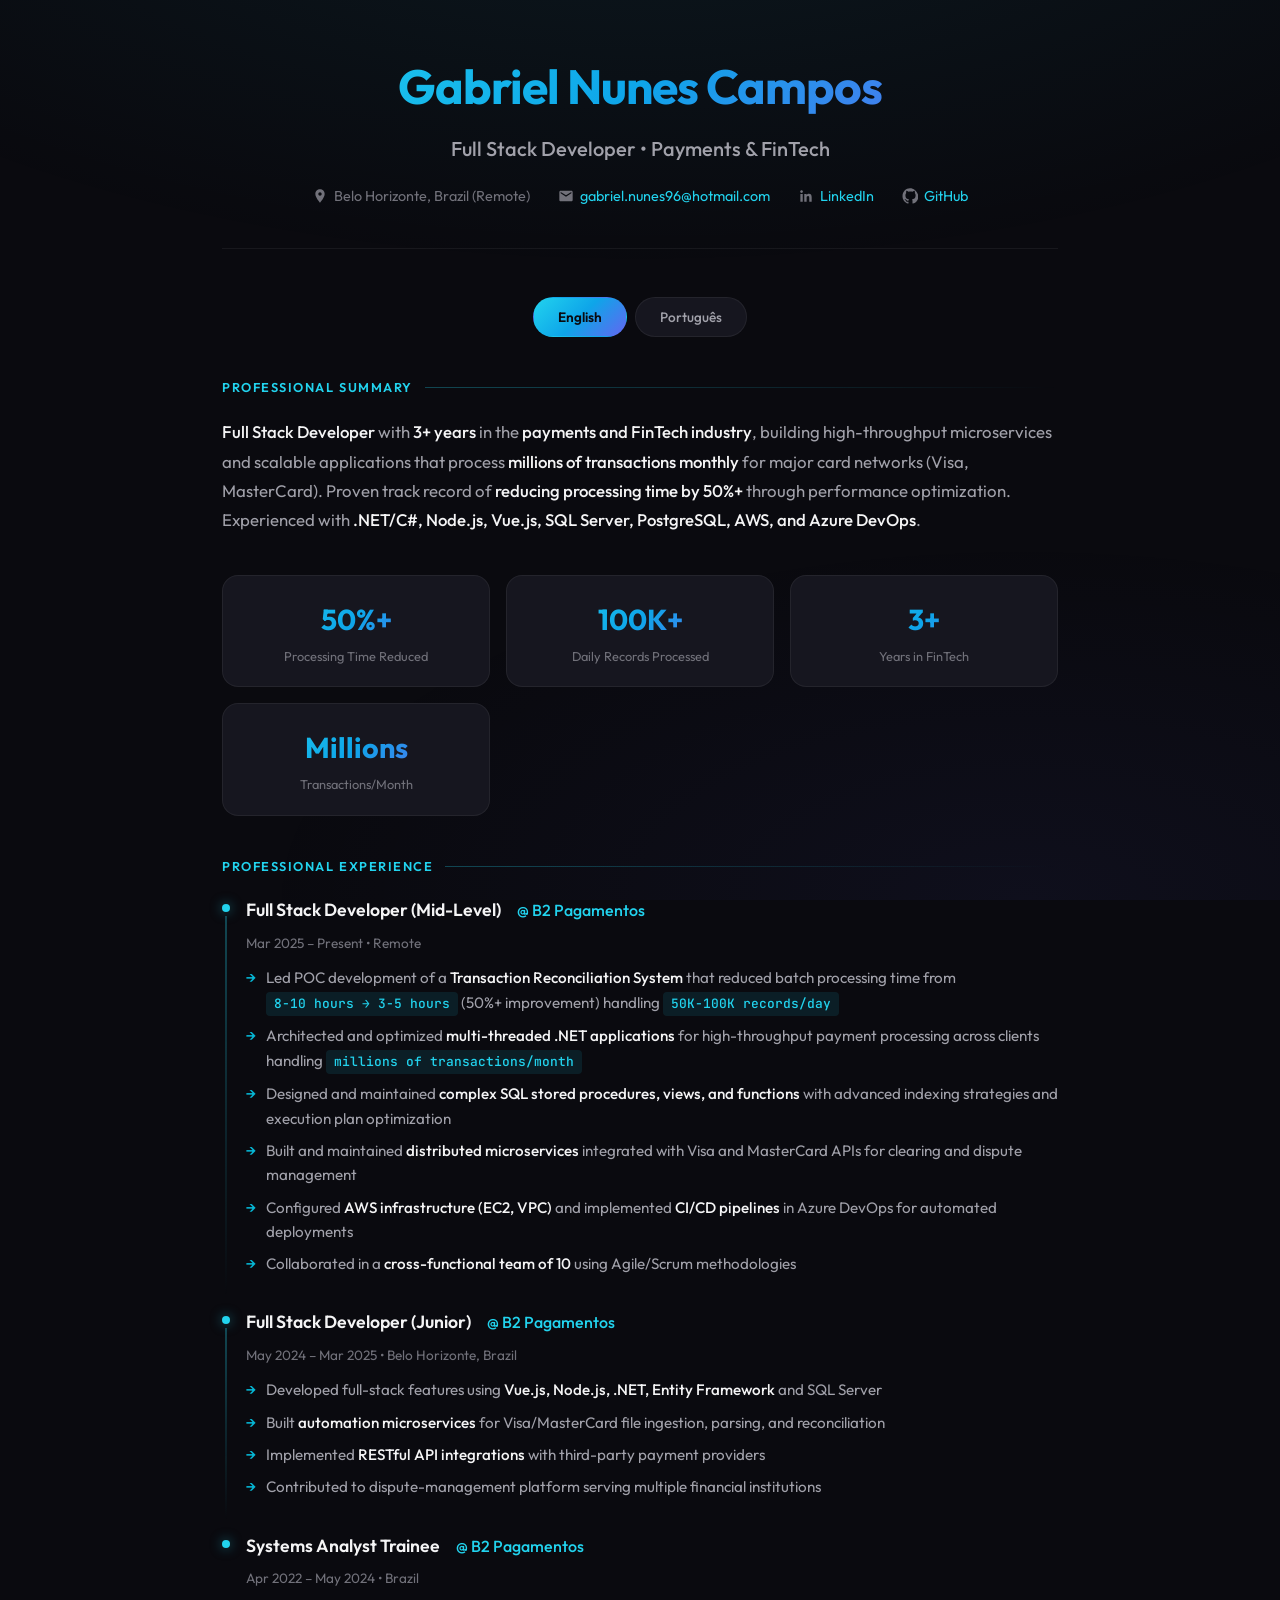
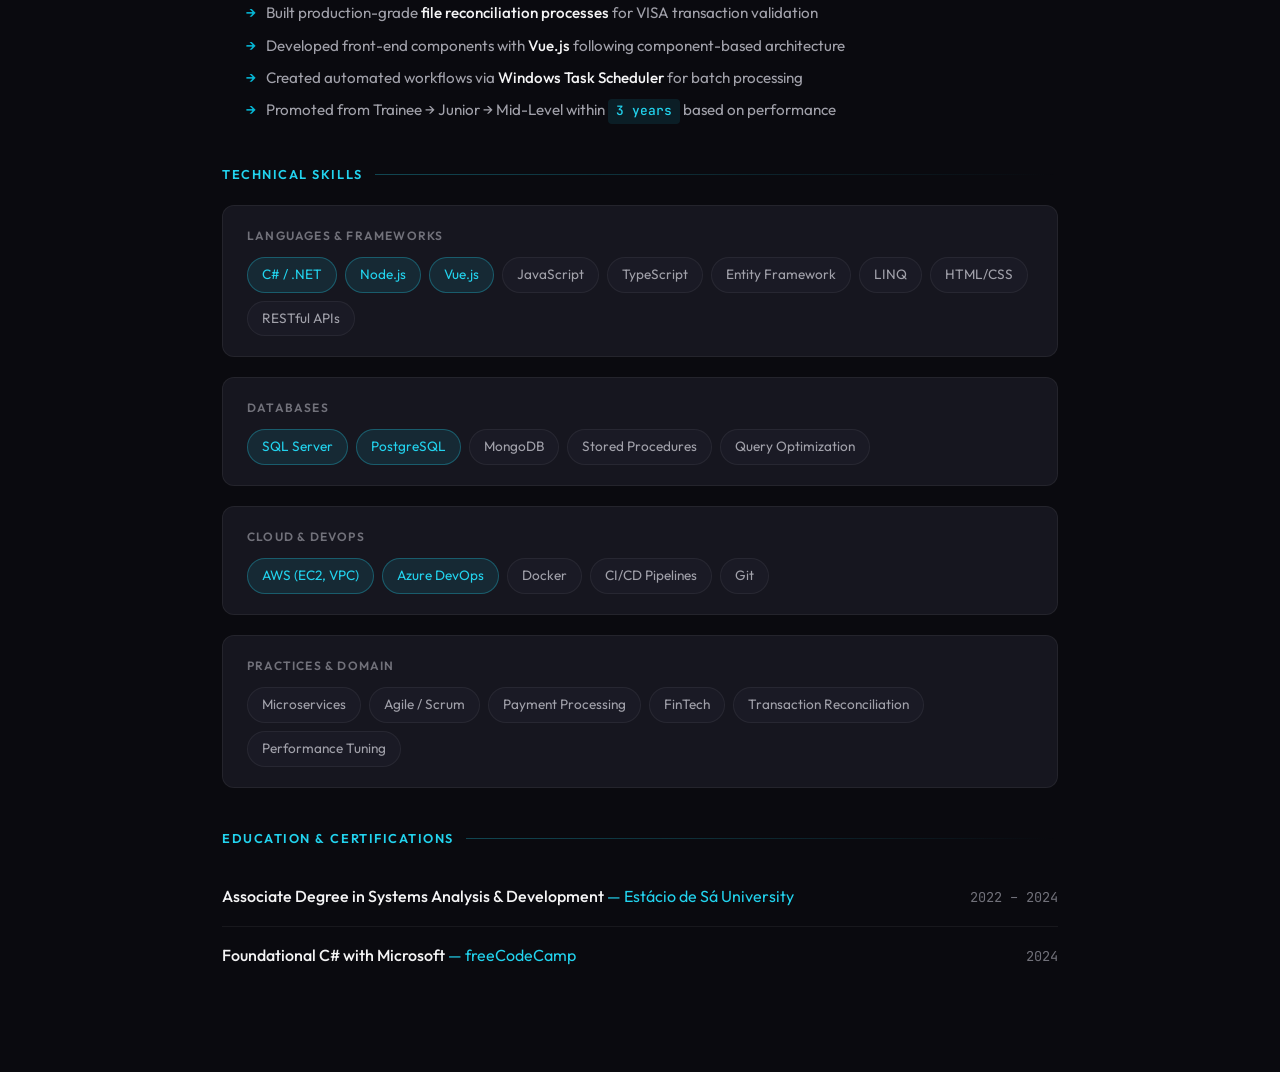
==== resume/index.html @ 5190f173 "add portfolio" ====
<!DOCTYPE html>
<html lang="en">
<head>
  <meta charset="UTF-8" />
  <meta name="viewport" content="width=device-width, initial-scale=1.0" />
  <title>Gabriel Nunes Campos — Full Stack Developer</title>
  <link rel="preconnect" href="https://fonts.googleapis.com">
  <link rel="preconnect" href="https://fonts.gstatic.com" crossorigin>
  <link href="https://fonts.googleapis.com/css2?family=Outfit:wght@300;400;500;600;700&family=JetBrains+Mono:wght@400;500&display=swap" rel="stylesheet">
  <style>
    :root {
      --bg-primary: #0a0a0f;
      --bg-secondary: #12121a;
      --bg-card: #16161f;
      --bg-elevated: #1a1a25;
      --text-primary: #f4f4f5;
      --text-secondary: #a1a1aa;
      --text-muted: #71717a;
      --accent-primary: #22d3ee;
      --accent-secondary: #06b6d4;
      --accent-gradient: linear-gradient(135deg, #22d3ee 0%, #0ea5e9 50%, #6366f1 100%);
      --border-subtle: rgba(255,255,255,0.06);
      --border-accent: rgba(34,211,238,0.3);
      --success: #10b981;
      --glow: 0 0 60px rgba(34,211,238,0.15);
    }

    * {
      box-sizing: border-box;
      margin: 0;
      padding: 0;
    }

    html {
      scroll-behavior: smooth;
    }

    body {
      font-family: 'Outfit', system-ui, -apple-system, sans-serif;
      background: var(--bg-primary);
      color: var(--text-primary);
      line-height: 1.6;
      min-height: 100vh;
    }

    /* Animated background */
    .bg-pattern {
      position: fixed;
      inset: 0;
      background: 
        radial-gradient(ellipse 80% 50% at 50% -20%, rgba(34,211,238,0.08), transparent),
        radial-gradient(ellipse 60% 40% at 80% 100%, rgba(99,102,241,0.06), transparent);
      pointer-events: none;
      z-index: 0;
    }

    .container {
      position: relative;
      z-index: 1;
      max-width: 900px;
      margin: 0 auto;
      padding: 48px 32px;
    }

    /* Header */
    .header {
      text-align: center;
      margin-bottom: 48px;
      padding-bottom: 40px;
      border-bottom: 1px solid var(--border-subtle);
    }

    .header__name {
      font-size: clamp(2.2rem, 5vw, 3rem);
      font-weight: 700;
      letter-spacing: -0.02em;
      background: var(--accent-gradient);
      -webkit-background-clip: text;
      -webkit-text-fill-color: transparent;
      background-clip: text;
      margin-bottom: 8px;
    }

    .header__title {
      font-size: 1.25rem;
      font-weight: 500;
      color: var(--text-secondary);
      margin-bottom: 20px;
    }

    .header__contact {
      display: flex;
      flex-wrap: wrap;
      justify-content: center;
      gap: 16px 28px;
      font-size: 0.9rem;
      color: var(--text-muted);
    }

    .header__contact a {
      color: var(--accent-primary);
      text-decoration: none;
      transition: color 0.2s;
    }

    .header__contact a:hover {
      color: var(--text-primary);
    }

    .header__contact-item {
      display: flex;
      align-items: center;
      gap: 6px;
    }

    .header__contact-item svg {
      width: 16px;
      height: 16px;
      flex: 0 0 16px;
      color: var(--text-muted);
    }

    /* Language Switch */
    .lang-switch {
      display: flex;
      justify-content: center;
      gap: 8px;
      margin-bottom: 40px;
    }

    .lang-switch button {
      padding: 10px 24px;
      border: 1px solid var(--border-subtle);
      border-radius: 100px;
      background: var(--bg-card);
      color: var(--text-secondary);
      font-family: inherit;
      font-size: 0.85rem;
      font-weight: 500;
      cursor: pointer;
      transition: all 0.25s ease;
    }

    .lang-switch button:hover {
      border-color: var(--border-accent);
      color: var(--text-primary);
    }

    .lang-switch button.active {
      background: var(--accent-gradient);
      color: var(--bg-primary);
      border-color: transparent;
      font-weight: 600;
    }

    /* Sections */
    section {
      margin-bottom: 40px;
    }

    .section-title {
      display: flex;
      align-items: center;
      gap: 12px;
      font-size: 0.8rem;
      font-weight: 600;
      text-transform: uppercase;
      letter-spacing: 0.12em;
      color: var(--accent-primary);
      margin-bottom: 20px;
    }

    .section-title::after {
      content: '';
      flex: 1;
      height: 1px;
      background: linear-gradient(90deg, var(--border-accent), transparent);
    }

    /* Summary */
    .summary {
      font-size: 1.05rem;
      color: var(--text-secondary);
      line-height: 1.75;
    }

    .summary strong {
      color: var(--text-primary);
      font-weight: 500;
    }

    /* Highlights */
    .highlights {
      display: grid;
      grid-template-columns: repeat(auto-fit, minmax(200px, 1fr));
      gap: 16px;
      margin-bottom: 40px;
    }

    .highlight-card {
      background: var(--bg-card);
      border: 1px solid var(--border-subtle);
      border-radius: 16px;
      padding: 20px 24px;
      text-align: center;
      transition: all 0.3s ease;
    }

    .highlight-card:hover {
      border-color: var(--border-accent);
      box-shadow: var(--glow);
      transform: translateY(-2px);
    }

    .highlight-card__value {
      font-size: 1.8rem;
      font-weight: 700;
      background: var(--accent-gradient);
      -webkit-background-clip: text;
      -webkit-text-fill-color: transparent;
      background-clip: text;
    }

    .highlight-card__label {
      font-size: 0.8rem;
      color: var(--text-muted);
      margin-top: 4px;
    }

    /* Experience */
    .job {
      position: relative;
      padding-left: 24px;
      margin-bottom: 32px;
    }

    .job::before {
      content: '';
      position: absolute;
      left: 0;
      top: 8px;
      width: 8px;
      height: 8px;
      border-radius: 50%;
      background: var(--accent-primary);
      box-shadow: 0 0 12px rgba(34,211,238,0.5);
    }

    .job::after {
      content: '';
      position: absolute;
      left: 3px;
      top: 20px;
      bottom: -20px;
      width: 2px;
      background: linear-gradient(180deg, var(--border-accent), transparent);
    }

    .job:last-child::after {
      display: none;
    }

    .job__header {
      display: flex;
      flex-wrap: wrap;
      align-items: baseline;
      gap: 8px 16px;
      margin-bottom: 8px;
    }

    .job__title {
      font-size: 1.1rem;
      font-weight: 600;
      color: var(--text-primary);
    }

    .job__company {
      color: var(--accent-primary);
      font-weight: 500;
    }

    .job__meta {
      font-size: 0.85rem;
      color: var(--text-muted);
      margin-bottom: 12px;
    }

    .job__list {
      list-style: none;
    }

    .job__list li {
      position: relative;
      padding-left: 20px;
      margin-bottom: 8px;
      color: var(--text-secondary);
      font-size: 0.95rem;
    }

    .job__list li::before {
      content: '→';
      position: absolute;
      left: 0;
      color: var(--accent-secondary);
      font-weight: 500;
    }

    .job__list strong {
      color: var(--text-primary);
      font-weight: 500;
    }

    .metric {
      display: inline-block;
      background: rgba(34,211,238,0.1);
      color: var(--accent-primary);
      padding: 2px 8px;
      border-radius: 4px;
      font-family: 'JetBrains Mono', monospace;
      font-size: 0.85em;
      font-weight: 500;
    }

    /* Skills */
    .skills-grid {
      display: grid;
      gap: 20px;
    }

    .skill-category {
      background: var(--bg-card);
      border: 1px solid var(--border-subtle);
      border-radius: 12px;
      padding: 20px 24px;
    }

    .skill-category__title {
      font-size: 0.75rem;
      font-weight: 600;
      text-transform: uppercase;
      letter-spacing: 0.1em;
      color: var(--text-muted);
      margin-bottom: 12px;
    }

    .skill-tags {
      display: flex;
      flex-wrap: wrap;
      gap: 8px;
    }

    .skill-tag {
      background: var(--bg-elevated);
      border: 1px solid var(--border-subtle);
      padding: 6px 14px;
      border-radius: 100px;
      font-size: 0.85rem;
      color: var(--text-secondary);
      transition: all 0.2s;
    }

    .skill-tag:hover {
      border-color: var(--border-accent);
      color: var(--accent-primary);
    }

    .skill-tag--primary {
      background: rgba(34,211,238,0.1);
      border-color: var(--border-accent);
      color: var(--accent-primary);
    }

    /* Education */
    .education-item {
      display: flex;
      justify-content: space-between;
      align-items: baseline;
      flex-wrap: wrap;
      gap: 8px;
      padding: 16px 0;
      border-bottom: 1px solid var(--border-subtle);
    }

    .education-item:last-child {
      border-bottom: none;
    }

    .education-item__title {
      font-weight: 500;
      color: var(--text-primary);
    }

    .education-item__school {
      color: var(--accent-primary);
    }

    .education-item__year {
      font-size: 0.85rem;
      color: var(--text-muted);
      font-family: 'JetBrains Mono', monospace;
    }

    /* Locale switching */
    .locale {
      display: none;
    }

    .locale.active {
      display: block;
      animation: fadeIn 0.3s ease-out;
    }

    @keyframes fadeIn {
      from { opacity: 0; transform: translateY(8px); }
      to { opacity: 1; transform: translateY(0); }
    }

    /* Print styles */
    @media print {
      body {
        background: white;
        color: #1a1a1a;
      }
      
      .bg-pattern { display: none; }
      
      .container {
        max-width: 100%;
        padding: 20mm;
      }
      
      .header__name {
        background: none;
        -webkit-text-fill-color: #1a1a1a;
        color: #1a1a1a;
      }
      
      .lang-switch { display: none; }
      
      .highlight-card,
      .skill-category {
        border-color: #e5e5e5;
        background: #f9f9f9;
      }
      
      .highlight-card__value {
        background: none;
        -webkit-text-fill-color: #0891b2;
        color: #0891b2;
      }
      
      .section-title,
      .accent-primary,
      .job__company,
      .education-item__school,
      a {
        color: #0891b2 !important;
      }
      
      .metric {
        background: #e0f7fa;
        color: #0891b2;
      }
    }

    /* Responsive */
    @media (max-width: 640px) {
      .container {
        padding: 32px 20px;
      }
      
      .header__contact {
        flex-direction: column;
        gap: 8px;
      }
      
      .highlights {
        grid-template-columns: 1fr 1fr;
      }
      
      .job__header {
        flex-direction: column;
        gap: 4px;
      }
    }
  </style>
</head>
<body>
  <div class="bg-pattern"></div>
  
  <div class="container">
    <header class="header">
      <h1 class="header__name">Gabriel Nunes Campos</h1>
      <p class="header__title">Full Stack Developer • Payments & FinTech</p>
      <div class="header__contact">
        <span class="header__contact-item">
          <svg viewBox="0 0 24 24" fill="currentColor" aria-hidden="true">
            <path d="M12 2C8.13 2 5 5.13 5 9c0 5.25 7 13 7 13s7-7.75 7-13c0-3.87-3.13-7-7-7zm0 9.5c-1.38 0-2.5-1.12-2.5-2.5S10.62 6.5 12 6.5s2.5 1.12 2.5 2.5S13.38 11.5 12 11.5z"/>
          </svg>
          Belo Horizonte, Brazil (Remote)
        </span>
        <span class="header__contact-item">
          <svg viewBox="0 0 24 24" fill="currentColor" aria-hidden="true">
            <path d="M20 4H4c-1.1 0-2 .9-2 2v12c0 1.1.9 2 2 2h16c1.1 0 2-.9 2-2V6c0-1.1-.9-2-2-2zm0 4-8 5-8-5V6l8 5 8-5v2z"/>
          </svg>
          <a href="mailto:gabriel.nunes96@hotmail.com">gabriel.nunes96@hotmail.com</a>
        </span>
        <span class="header__contact-item">
          <svg viewBox="0 0 24 24" fill="currentColor" aria-hidden="true">
            <path d="M20.45 20.45h-3.55v-5.55c0-1.32-.02-3.02-1.84-3.02-1.84 0-2.12 1.44-2.12 2.93v5.64H9.4V9h3.41v1.56h.05c.47-.9 1.64-1.84 3.38-1.84 3.62 0 4.29 2.38 4.29 5.47v6.26zM5.34 7.43c-1.14 0-2.06-.93-2.06-2.06 0-1.14.92-2.06 2.06-2.06 1.14 0 2.06.92 2.06 2.06 0 1.13-.92 2.06-2.06 2.06zM7.12 20.45H3.56V9h3.56v11.45z"/>
          </svg>
          <a href="https://linkedin.com/in/gabriel-nunes-304024126" target="_blank" rel="noreferrer">LinkedIn</a>
        </span>
        <span class="header__contact-item">
          <svg viewBox="0 0 24 24" fill="currentColor" aria-hidden="true">
            <path d="M12 .5C5.73.5.75 5.7.75 12.2c0 5.2 3.44 9.6 8.2 11.16.6.12.82-.27.82-.6 0-.3-.01-1.08-.02-2.12-3.34.75-4.04-1.67-4.04-1.67-.55-1.43-1.34-1.8-1.34-1.8-1.1-.78.08-.76.08-.76 1.22.09 1.86 1.3 1.86 1.3 1.08 1.92 2.83 1.36 3.52 1.04.11-.8.42-1.36.76-1.67-2.66-.32-5.46-1.38-5.46-6.13 0-1.36.46-2.47 1.22-3.34-.12-.31-.53-1.57.12-3.27 0 0 1-.33 3.3 1.27.96-.28 1.98-.42 3-.43 1.02.01 2.04.15 3 .43 2.3-1.6 3.3-1.27 3.3-1.27.65 1.7.24 2.96.12 3.27.76.87 1.22 1.98 1.22 3.34 0 4.77-2.8 5.8-5.47 6.12.43.39.81 1.15.81 2.31 0 1.67-.02 3.01-.02 3.42 0 .33.22.72.83.6 4.75-1.56 8.18-5.96 8.18-11.16C23.25 5.7 18.27.5 12 .5z"/>
          </svg>
          <a href="https://github.com/gabrielnunes96" target="_blank" rel="noreferrer">GitHub</a>
        </span>
      </div>
    </header>

    <div class="lang-switch">
      <button id="btn-en" class="active" aria-pressed="true">English</button>
      <button id="btn-pt" aria-pressed="false">Português</button>
    </div>

    <!-- ═══════════════ ENGLISH ═══════════════ -->
    <main id="en" class="locale active" lang="en">
      
      <section>
        <h2 class="section-title">Professional Summary</h2>
        <p class="summary">
          <strong>Full Stack Developer</strong> with <strong>3+ years</strong> in the <strong>payments and FinTech industry</strong>, 
          building high-throughput microservices and scalable applications that process <strong>millions of transactions monthly</strong> 
          for major card networks (Visa, MasterCard). Proven track record of <strong>reducing processing time by 50%+</strong> 
          through performance optimization. Experienced with <strong>.NET/C#, Node.js, Vue.js, SQL Server, PostgreSQL, AWS, and Azure DevOps</strong>. 
        </p>
      </section>

      <div class="highlights">
        <div class="highlight-card">
          <div class="highlight-card__value">50%+</div>
          <div class="highlight-card__label">Processing Time Reduced</div>
        </div>
        <div class="highlight-card">
          <div class="highlight-card__value">100K+</div>
          <div class="highlight-card__label">Daily Records Processed</div>
        </div>
        <div class="highlight-card">
          <div class="highlight-card__value">3+</div>
          <div class="highlight-card__label">Years in FinTech</div>
        </div>
        <div class="highlight-card">
          <div class="highlight-card__value">Millions</div>
          <div class="highlight-card__label">Transactions/Month</div>
        </div>
      </div>

      <section>
        <h2 class="section-title">Professional Experience</h2>

        <div class="job">
          <div class="job__header">
            <span class="job__title">Full Stack Developer (Mid-Level)</span>
            <span class="job__company">@ B2 Pagamentos</span>
          </div>
          <div class="job__meta">Mar 2025 – Present • Remote</div>
          <ul class="job__list">
            <li>Led POC development of a <strong>Transaction Reconciliation System</strong> that reduced batch processing time from <span class="metric">8-10 hours → 3-5 hours</span> (50%+ improvement) handling <span class="metric">50K-100K records/day</span></li>
            <li>Architected and optimized <strong>multi-threaded .NET applications</strong> for high-throughput payment processing across clients handling <span class="metric">millions of transactions/month</span></li>
            <li>Designed and maintained <strong>complex SQL stored procedures, views, and functions</strong> with advanced indexing strategies and execution plan optimization</li>
            <li>Built and maintained <strong>distributed microservices</strong> integrated with Visa and MasterCard APIs for clearing and dispute management</li>
            <li>Configured <strong>AWS infrastructure (EC2, VPC)</strong> and implemented <strong>CI/CD pipelines</strong> in Azure DevOps for automated deployments</li>
            <li>Collaborated in a <strong>cross-functional team of 10</strong> using Agile/Scrum methodologies</li>
          </ul>
        </div>

        <div class="job">
          <div class="job__header">
            <span class="job__title">Full Stack Developer (Junior)</span>
            <span class="job__company">@ B2 Pagamentos</span>
          </div>
          <div class="job__meta">May 2024 – Mar 2025 • Belo Horizonte, Brazil</div>
          <ul class="job__list">
            <li>Developed full-stack features using <strong>Vue.js, Node.js, .NET, Entity Framework</strong> and SQL Server</li>
            <li>Built <strong>automation microservices</strong> for Visa/MasterCard file ingestion, parsing, and reconciliation</li>
            <li>Implemented <strong>RESTful API integrations</strong> with third-party payment providers</li>
            <li>Contributed to dispute-management platform serving multiple financial institutions</li>
          </ul>
        </div>

        <div class="job">
          <div class="job__header">
            <span class="job__title">Systems Analyst Trainee</span>
            <span class="job__company">@ B2 Pagamentos</span>
          </div>
          <div class="job__meta">Apr 2022 – May 2024 • Brazil</div>
          <ul class="job__list">
            <li>Built production-grade <strong>file reconciliation processes</strong> for VISA transaction validation</li>
            <li>Developed front-end components with <strong>Vue.js</strong> following component-based architecture</li>
            <li>Created automated workflows via <strong>Windows Task Scheduler</strong> for batch processing</li>
            <li>Promoted from Trainee → Junior → Mid-Level within <span class="metric">3 years</span> based on performance</li>
          </ul>
        </div>
      </section>

      <section>
        <h2 class="section-title">Technical Skills</h2>
        <div class="skills-grid">
          <div class="skill-category">
            <div class="skill-category__title">Languages & Frameworks</div>
            <div class="skill-tags">
              <span class="skill-tag skill-tag--primary">C# / .NET</span>
              <span class="skill-tag skill-tag--primary">Node.js</span>
              <span class="skill-tag skill-tag--primary">Vue.js</span>
              <span class="skill-tag">JavaScript</span>
              <span class="skill-tag">TypeScript</span>
              <span class="skill-tag">Entity Framework</span>
              <span class="skill-tag">LINQ</span>
              <span class="skill-tag">HTML/CSS</span>
              <span class="skill-tag">RESTful APIs</span>
            </div>
          </div>
          <div class="skill-category">
            <div class="skill-category__title">Databases</div>
            <div class="skill-tags">
              <span class="skill-tag skill-tag--primary">SQL Server</span>
              <span class="skill-tag skill-tag--primary">PostgreSQL</span>
              <span class="skill-tag">MongoDB</span>
              <span class="skill-tag">Stored Procedures</span>
              <span class="skill-tag">Query Optimization</span>
            </div>
          </div>
          <div class="skill-category">
            <div class="skill-category__title">Cloud & DevOps</div>
            <div class="skill-tags">
              <span class="skill-tag skill-tag--primary">AWS (EC2, VPC)</span>
              <span class="skill-tag skill-tag--primary">Azure DevOps</span>
              <span class="skill-tag">Docker</span>
              <span class="skill-tag">CI/CD Pipelines</span>
              <span class="skill-tag">Git</span>
            </div>
          </div>
          <div class="skill-category">
            <div class="skill-category__title">Practices & Domain</div>
            <div class="skill-tags">
              <span class="skill-tag">Microservices</span>
              <span class="skill-tag">Agile / Scrum</span>
              <span class="skill-tag">Payment Processing</span>
              <span class="skill-tag">FinTech</span>
              <span class="skill-tag">Transaction Reconciliation</span>
              <span class="skill-tag">Performance Tuning</span>
            </div>
          </div>
        </div>
      </section>

      <section>
        <h2 class="section-title">Education & Certifications</h2>
        <div class="education-item">
          <div>
            <span class="education-item__title">Associate Degree in Systems Analysis & Development</span>
            <span class="education-item__school"> — Estácio de Sá University</span>
          </div>
          <span class="education-item__year">2022 – 2024</span>
        </div>
        <div class="education-item">
          <div>
            <span class="education-item__title">Foundational C# with Microsoft</span>
            <span class="education-item__school"> — freeCodeCamp</span>
          </div>
          <span class="education-item__year">2024</span>
        </div>
      </section>

    </main>

    <!-- ═══════════════ PORTUGUÊS ═══════════════ -->
    <main id="pt" class="locale" lang="pt-BR">
      
      <section>
        <h2 class="section-title">Resumo Profissional</h2>
        <p class="summary">
          <strong>Desenvolvedor Full Stack</strong> com <strong>3+ anos</strong> de experiência no setor de <strong>meios de pagamento e FinTech</strong>, 
          desenvolvendo microsserviços de alta performance e aplicações escaláveis que processam <strong>milhões de transações mensais</strong> 
          para grandes bandeiras (Visa, MasterCard). Histórico comprovado de <strong>redução de 50%+ no tempo de processamento</strong> 
          através de otimização de performance. Experiência com <strong>.NET/C#, Node.js, Vue.js, SQL Server, PostgreSQL, AWS e Azure DevOps</strong>. 
        </p>
      </section>

      <div class="highlights">
        <div class="highlight-card">
          <div class="highlight-card__value">50%+</div>
          <div class="highlight-card__label">Redução no Tempo de Processamento</div>
        </div>
        <div class="highlight-card">
          <div class="highlight-card__value">100K+</div>
          <div class="highlight-card__label">Registros Processados/Dia</div>
        </div>
        <div class="highlight-card">
          <div class="highlight-card__value">3+</div>
          <div class="highlight-card__label">Anos em FinTech</div>
        </div>
        <div class="highlight-card">
          <div class="highlight-card__value">Milhões</div>
          <div class="highlight-card__label">Transações/Mês</div>
        </div>
      </div>

      <section>
        <h2 class="section-title">Experiência Profissional</h2>

        <div class="job">
          <div class="job__header">
            <span class="job__title">Desenvolvedor Full Stack Pleno</span>
            <span class="job__company">@ B2 Pagamentos</span>
          </div>
          <div class="job__meta">Mar 2025 – Atual • Remoto</div>
          <ul class="job__list">
            <li>Liderou desenvolvimento de POC do <strong>Sistema de Conciliação de Transações</strong> que reduziu tempo de processamento de <span class="metric">8-10 horas → 3-5 horas</span> (melhoria de 50%+) processando <span class="metric">50K-100K registros/dia</span></li>
            <li>Arquitetou e otimizou <strong>aplicações .NET multi-threaded</strong> para processamento de pagamentos de alta performance para clientes que transacionam <span class="metric">milhões de transações/mês</span></li>
            <li>Projetou e manteve <strong>stored procedures, views e funções SQL complexas</strong> com estratégias avançadas de indexação e otimização de planos de execução</li>
            <li>Construiu e manteve <strong>microsserviços distribuídos</strong> integrados com APIs Visa e MasterCard para clearing e gestão de disputas</li>
            <li>Configurou <strong>infraestrutura AWS (EC2, VPC)</strong> e implementou <strong>pipelines CI/CD</strong> no Azure DevOps para deploys automatizados</li>
            <li>Colaborou em <strong>time multidisciplinar de 10 pessoas</strong> utilizando metodologias Ágeis/Scrum</li>
          </ul>
        </div>

        <div class="job">
          <div class="job__header">
            <span class="job__title">Desenvolvedor Full Stack Júnior</span>
            <span class="job__company">@ B2 Pagamentos</span>
          </div>
          <div class="job__meta">Mai 2024 – Mar 2025 • Belo Horizonte, MG</div>
          <ul class="job__list">
            <li>Desenvolveu funcionalidades full-stack usando <strong>Vue.js, Node.js, .NET, Entity Framework</strong> e SQL Server</li>
            <li>Construiu <strong>microsserviços de automação</strong> para ingestão, parsing e conciliação de arquivos Visa/MasterCard</li>
            <li>Implementou <strong>integrações de APIs RESTful</strong> com provedores de pagamento terceiros</li>
            <li>Contribuiu para plataforma de gestão de disputas servindo múltiplas instituições financeiras</li>
          </ul>
        </div>

        <div class="job">
          <div class="job__header">
            <span class="job__title">Analista de Sistemas Trainee</span>
            <span class="job__company">@ B2 Pagamentos</span>
          </div>
          <div class="job__meta">Abr 2022 – Mai 2024 • Brasil</div>
          <ul class="job__list">
            <li>Construiu <strong>processos de conciliação de arquivos</strong> em produção para validação de transações VISA</li>
            <li>Desenvolveu componentes front-end com <strong>Vue.js</strong> seguindo arquitetura baseada em componentes</li>
            <li>Criou workflows automatizados via <strong>Windows Task Scheduler</strong> para processamento em lote</li>
            <li>Promovido de Trainee → Júnior → Pleno em <span class="metric">3 anos</span> baseado em performance</li>
          </ul>
        </div>
      </section>

      <section>
        <h2 class="section-title">Competências Técnicas</h2>
        <div class="skills-grid">
          <div class="skill-category">
            <div class="skill-category__title">Linguagens & Frameworks</div>
            <div class="skill-tags">
              <span class="skill-tag skill-tag--primary">C# / .NET</span>
              <span class="skill-tag skill-tag--primary">Node.js</span>
              <span class="skill-tag skill-tag--primary">Vue.js</span>
              <span class="skill-tag">JavaScript</span>
              <span class="skill-tag">TypeScript</span>
              <span class="skill-tag">Entity Framework</span>
              <span class="skill-tag">LINQ</span>
              <span class="skill-tag">HTML/CSS</span>
              <span class="skill-tag">APIs RESTful</span>
            </div>
          </div>
          <div class="skill-category">
            <div class="skill-category__title">Bancos de Dados</div>
            <div class="skill-tags">
              <span class="skill-tag skill-tag--primary">SQL Server</span>
              <span class="skill-tag skill-tag--primary">PostgreSQL</span>
              <span class="skill-tag">MongoDB</span>
              <span class="skill-tag">Stored Procedures</span>
              <span class="skill-tag">Otimização de Queries</span>
            </div>
          </div>
          <div class="skill-category">
            <div class="skill-category__title">Cloud & DevOps</div>
            <div class="skill-tags">
              <span class="skill-tag skill-tag--primary">AWS (EC2, VPC)</span>
              <span class="skill-tag skill-tag--primary">Azure DevOps</span>
              <span class="skill-tag">Docker</span>
              <span class="skill-tag">Pipelines CI/CD</span>
              <span class="skill-tag">Git</span>
            </div>
          </div>
          <div class="skill-category">
            <div class="skill-category__title">Práticas & Domínio</div>
            <div class="skill-tags">
              <span class="skill-tag">Microsserviços</span>
              <span class="skill-tag">Agile / Scrum</span>
              <span class="skill-tag">Processamento de Pagamentos</span>
              <span class="skill-tag">FinTech</span>
              <span class="skill-tag">Conciliação de Transações</span>
              <span class="skill-tag">Tuning de Performance</span>
            </div>
          </div>
        </div>
      </section>

      <section>
        <h2 class="section-title">Formação Acadêmica</h2>
        <div class="education-item">
          <div>
            <span class="education-item__title">Tecnólogo em Análise e Desenvolvimento de Sistemas</span>
            <span class="education-item__school"> — Estácio de Sá</span>
          </div>
          <span class="education-item__year">2022 – 2024</span>
        </div>
        <div class="education-item">
          <div>
            <span class="education-item__title">Foundational C# with Microsoft</span>
            <span class="education-item__school"> — freeCodeCamp</span>
          </div>
          <span class="education-item__year">2024</span>
        </div>
      </section>

    </main>
  </div>

  <script>
    const btnEN = document.getElementById('btn-en');
    const btnPT = document.getElementById('btn-pt');
    const en = document.getElementById('en');
    const pt = document.getElementById('pt');

    function setLang(lang) {
      const isEN = lang === 'en';
      en.classList.toggle('active', isEN);
      pt.classList.toggle('active', !isEN);
      btnEN.classList.toggle('active', isEN);
      btnPT.classList.toggle('active', !isEN);
      btnEN.setAttribute('aria-pressed', isEN);
      btnPT.setAttribute('aria-pressed', !isEN);
      document.documentElement.lang = isEN ? 'en' : 'pt-BR';
    }

    btnEN.addEventListener('click', () => setLang('en'));
    btnPT.addEventListener('click', () => setLang('pt'));

    // Init from querystring (?lang=en|pt) or browser language
    (function initLang() {
      const params = new URLSearchParams(window.location.search);
      const fromUrl = params.get('lang');
      const navDefault = (navigator.language || '').toLowerCase().startsWith('pt') ? 'pt' : 'en';
      const preferred = fromUrl === 'pt' || fromUrl === 'en' ? fromUrl : navDefault;
      setLang(preferred);
    })();
  </script>
</body>
</html>
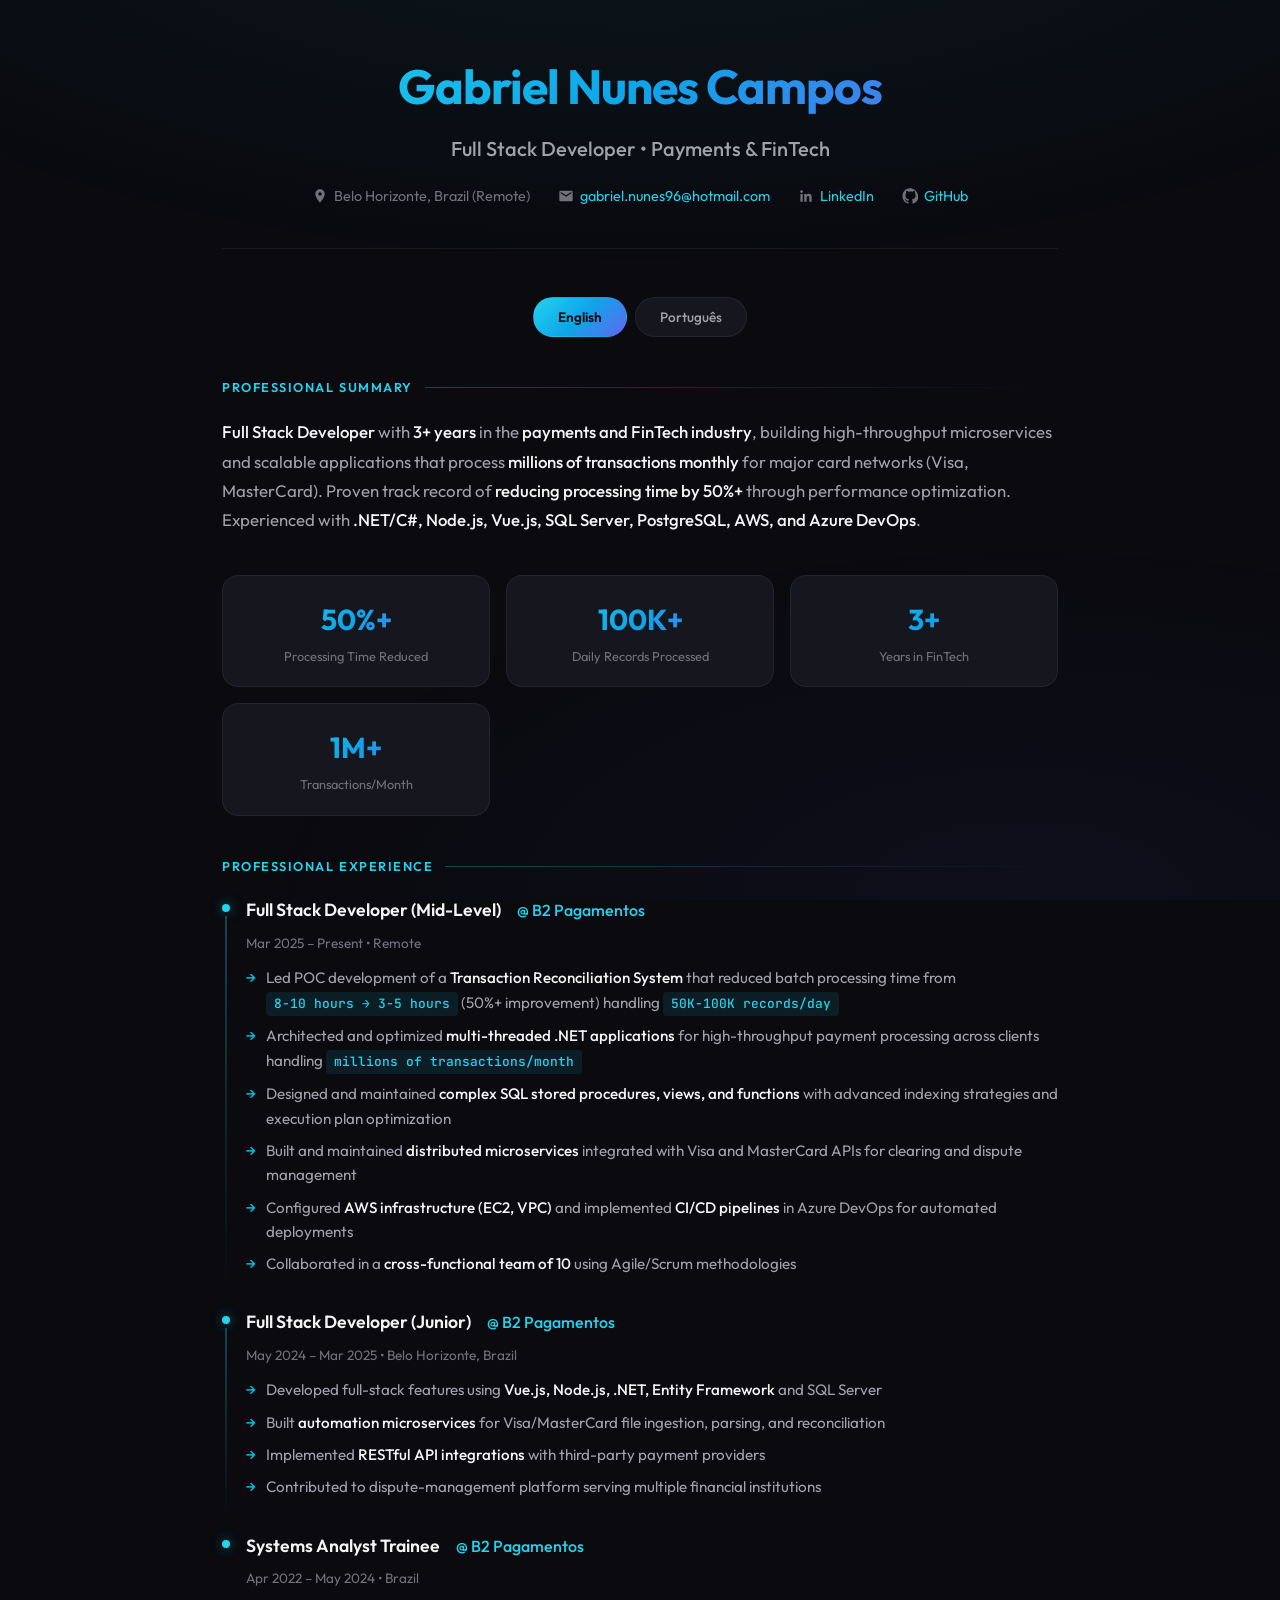
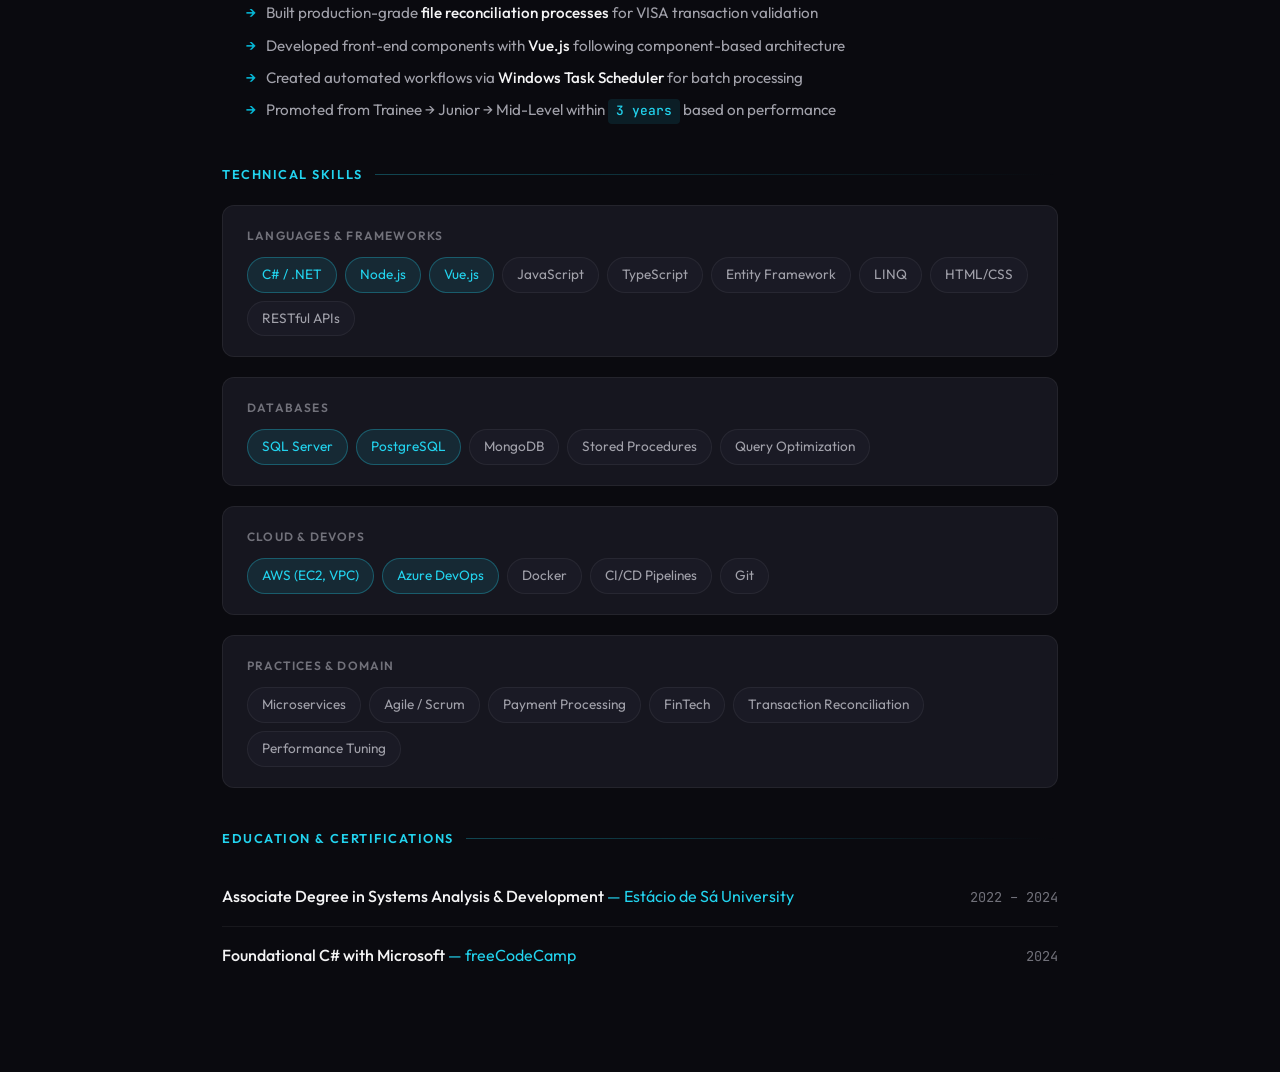
==== commit 4989dd12: "add melhorias" ====
--- a/resume/index.html
+++ b/resume/index.html
@@ -552,7 +552,7 @@
           <div class="highlight-card__label">Years in FinTech</div>
         </div>
         <div class="highlight-card">
-          <div class="highlight-card__value">Millions</div>
+          <div class="highlight-card__value">1M+</div>
           <div class="highlight-card__label">Transactions/Month</div>
         </div>
       </div>
@@ -703,7 +703,7 @@
           <div class="highlight-card__label">Anos em FinTech</div>
         </div>
         <div class="highlight-card">
-          <div class="highlight-card__value">Milhões</div>
+          <div class="highlight-card__value">1M+</div>
           <div class="highlight-card__label">Transações/Mês</div>
         </div>
       </div>
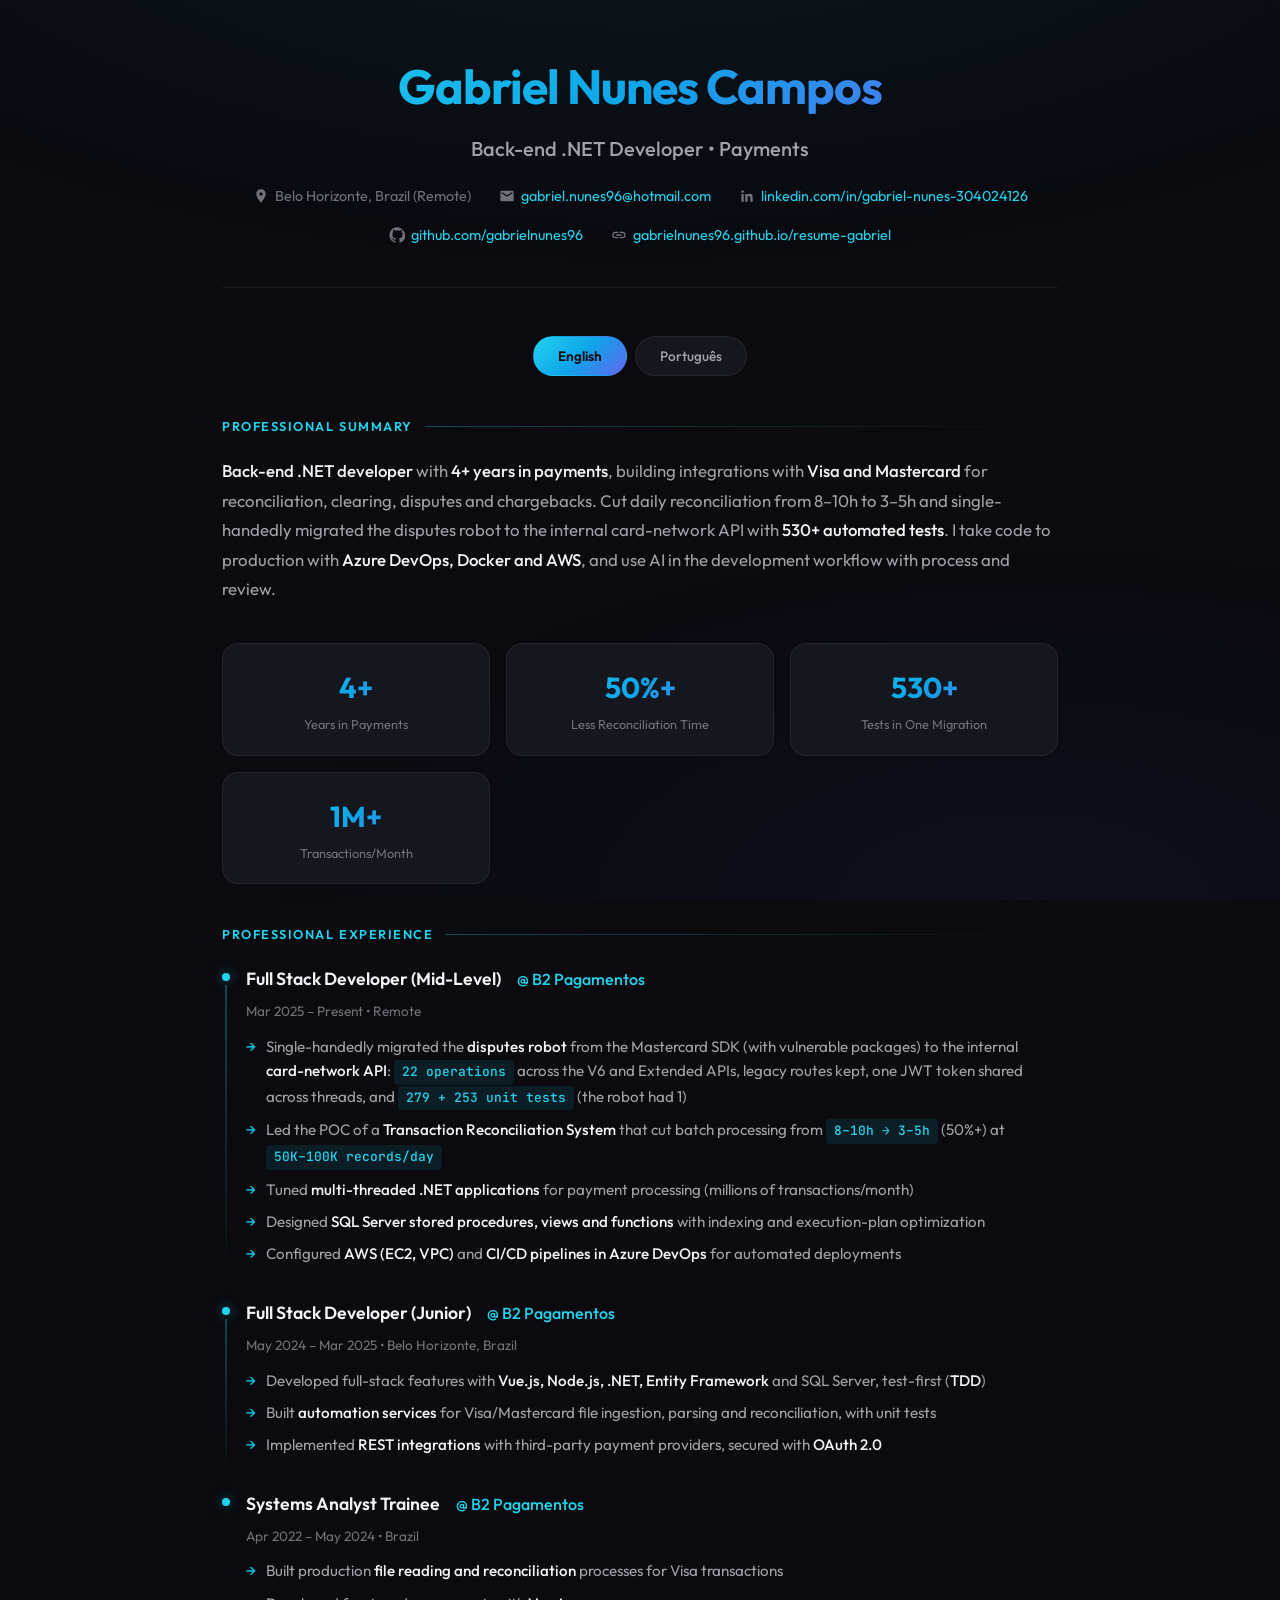
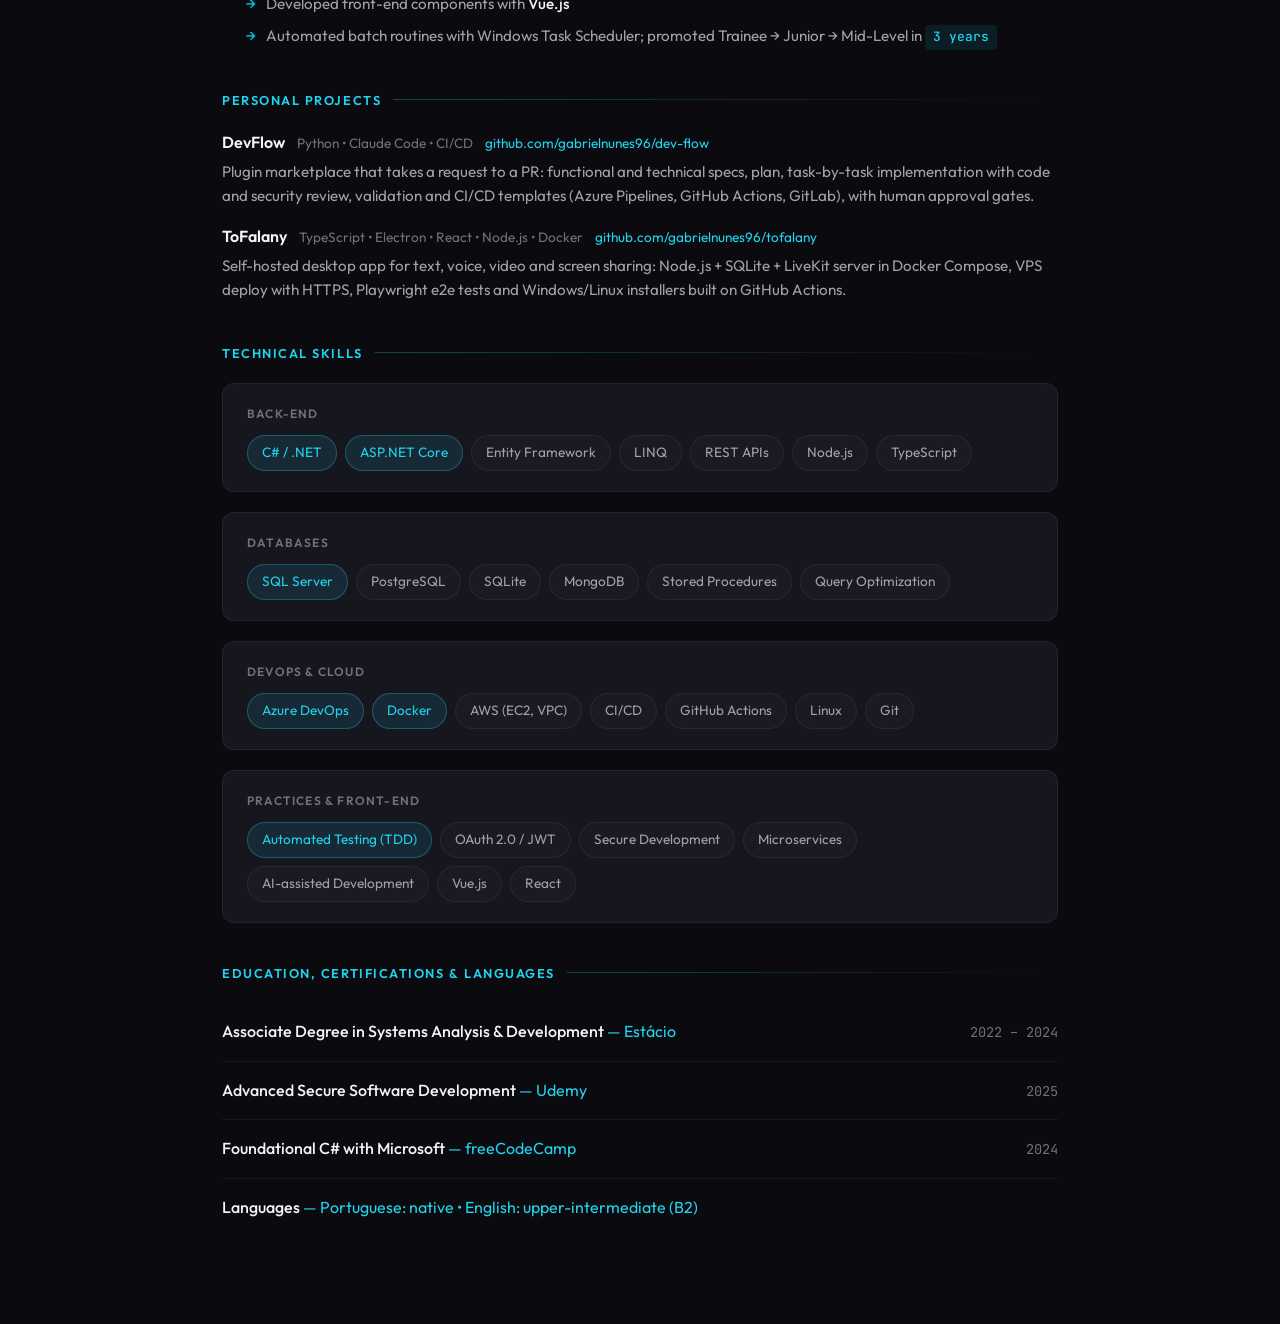
==== commit b5ff0d49: "Reposiciona portfólio como back-end .NET e atualiza currículo - Site: título back-end .NET, 4+ anos," ====
--- a/resume/index.html
+++ b/resume/index.html
@@ -3,7 +3,7 @@
 <head>
   <meta charset="UTF-8" />
   <meta name="viewport" content="width=device-width, initial-scale=1.0" />
-  <title>Gabriel Nunes Campos — Full Stack Developer</title>
+  <title>Gabriel Nunes Campos — Back-end .NET Developer</title>
   <link rel="preconnect" href="https://fonts.googleapis.com">
   <link rel="preconnect" href="https://fonts.gstatic.com" crossorigin>
   <link href="https://fonts.googleapis.com/css2?family=Outfit:wght@300;400;500;600;700&family=JetBrains+Mono:wght@400;500&display=swap" rel="stylesheet">
@@ -415,52 +415,62 @@
       to { opacity: 1; transform: translateY(0); }
     }
 
+    /* Projects */
+    .project { margin-bottom: 16px; }
+    .project__head { display: flex; flex-wrap: wrap; align-items: baseline; gap: 4px 12px; }
+    .project__name { font-weight: 600; color: var(--text-primary); }
+    .project__stack { font-size: 0.85rem; color: var(--text-muted); }
+    .project__link { font-size: 0.85rem; color: var(--accent-primary); text-decoration: none; }
+    .project__desc { color: var(--text-secondary); font-size: 0.95rem; margin-top: 4px; }
+
+    /* Header text per language */
+    html[lang="en"] .i-pt, html[lang="pt-BR"] .i-en { display: none; }
+
     /* Print styles */
+    @page { size: A4; margin: 8mm 12mm 6mm; }
     @media print {
-      body {
-        background: white;
-        color: #1a1a1a;
-      }
-      
-      .bg-pattern { display: none; }
-      
-      .container {
-        max-width: 100%;
-        padding: 20mm;
-      }
-      
-      .header__name {
-        background: none;
-        -webkit-text-fill-color: #1a1a1a;
-        color: #1a1a1a;
-      }
-      
-      .lang-switch { display: none; }
-      
-      .highlight-card,
-      .skill-category {
-        border-color: #e5e5e5;
-        background: #f9f9f9;
-      }
-      
-      .highlight-card__value {
-        background: none;
-        -webkit-text-fill-color: #0891b2;
-        color: #0891b2;
-      }
-      
-      .section-title,
-      .accent-primary,
-      .job__company,
-      .education-item__school,
-      a {
-        color: #0891b2 !important;
-      }
-      
-      .metric {
-        background: #e0f7fa;
-        color: #0891b2;
-      }
+      * { -webkit-print-color-adjust: exact; print-color-adjust: exact; }
+      body { background: white; color: #1a1a1a; font-size: 9.2pt; line-height: 1.34; }
+      .bg-pattern, .lang-switch { display: none; }
+      .locale.active { animation: none; }
+      .container { max-width: 100%; padding: 0; }
+      .header { margin-bottom: 12px; padding-bottom: 10px; border-color: #ddd; }
+      .header__name { font-size: 20pt; margin-bottom: 0; background: none; -webkit-text-fill-color: #111; color: #111; }
+      .header__title { font-size: 11pt; margin-bottom: 6px; color: #333; }
+      .header__contact { gap: 2px 16px; font-size: 8.6pt; color: #444; }
+      .header__contact-item svg { width: 11px; height: 11px; flex-basis: 11px; color: #666; }
+      section { margin-bottom: 9px; }
+      .section-title { font-size: 8.4pt; margin-bottom: 6px; color: #0e7490 !important; }
+      .section-title::after { background: #cfe9ee; }
+      .summary { font-size: 9.6pt; line-height: 1.45; color: #222; }
+      .summary strong, .job__list strong { color: #111; font-weight: 600; }
+      .highlights { grid-template-columns: repeat(4, 1fr); gap: 8px; margin-bottom: 8px; }
+      .highlight-card { padding: 5px 8px; border-radius: 8px; border-color: #e3e3e3; background: #f7fafb; }
+      .highlight-card__value { font-size: 13pt; background: none; -webkit-text-fill-color: #0e7490; color: #0e7490; }
+      .highlight-card__label { font-size: 7.6pt; color: #555; margin-top: 0; }
+      .job { margin-bottom: 9px; padding-left: 14px; break-inside: avoid; }
+      .job::before { top: 6px; width: 6px; height: 6px; box-shadow: none; background: #0e7490; }
+      .job::after { display: none; }
+      .job__header { margin-bottom: 0; }
+      .job__title { font-size: 10.4pt; color: #111; }
+      .job__meta { font-size: 8.4pt; margin-bottom: 3px; color: #666; }
+      .job__list li { font-size: 9.1pt; margin-bottom: 1px; padding-left: 14px; color: #222; }
+      .metric { background: #e6f6f9; color: #0e7490; padding: 0 4px; font-size: 0.86em; }
+      .project { margin-bottom: 6px; break-inside: avoid; }
+      .project__name { color: #111; }
+      .project__stack, .project__link { font-size: 8.4pt; }
+      .project__desc { font-size: 9.1pt; margin-top: 1px; color: #222; }
+      .skills-grid { grid-template-columns: 1fr; gap: 2px; }
+      .skill-category { display: flex; gap: 8px; align-items: baseline; padding: 0; border: none; background: none; }
+      .skill-category__title { flex: 0 0 34mm; font-size: 7.8pt; margin-bottom: 0; color: #555; }
+      .skill-tags { display: block; font-size: 9.2pt; color: #222; }
+      .skill-tag { display: inline; padding: 0; border: none; background: none; font-size: inherit; color: #222; }
+      .skill-tag--primary { background: none; color: #111; font-weight: 600; }
+      .skill-tag:not(:last-child)::after { content: " · "; color: #999; font-weight: 400; }
+      .education-item { padding: 1px 0; border: none; }
+      .education-item__title { color: #111; }
+      .education-item__year { font-size: 8.4pt; }
+      .job__company, .education-item__school, a { color: #0e7490 !important; text-decoration: none; }
     }
 
     /* Responsive */
@@ -491,13 +501,13 @@
   <div class="container">
     <header class="header">
       <h1 class="header__name">Gabriel Nunes Campos</h1>
-      <p class="header__title">Full Stack Developer • Payments & FinTech</p>
+      <p class="header__title"><span class="i-en">Back-end .NET Developer • Payments</span><span class="i-pt">Desenvolvedor Back-end .NET • Meios de pagamento</span></p>
       <div class="header__contact">
         <span class="header__contact-item">
           <svg viewBox="0 0 24 24" fill="currentColor" aria-hidden="true">
             <path d="M12 2C8.13 2 5 5.13 5 9c0 5.25 7 13 7 13s7-7.75 7-13c0-3.87-3.13-7-7-7zm0 9.5c-1.38 0-2.5-1.12-2.5-2.5S10.62 6.5 12 6.5s2.5 1.12 2.5 2.5S13.38 11.5 12 11.5z"/>
           </svg>
-          Belo Horizonte, Brazil (Remote)
+          <span class="i-en">Belo Horizonte, Brazil (Remote)</span><span class="i-pt">Belo Horizonte, MG (Remoto)</span>
         </span>
         <span class="header__contact-item">
           <svg viewBox="0 0 24 24" fill="currentColor" aria-hidden="true">
@@ -509,13 +519,19 @@
           <svg viewBox="0 0 24 24" fill="currentColor" aria-hidden="true">
             <path d="M20.45 20.45h-3.55v-5.55c0-1.32-.02-3.02-1.84-3.02-1.84 0-2.12 1.44-2.12 2.93v5.64H9.4V9h3.41v1.56h.05c.47-.9 1.64-1.84 3.38-1.84 3.62 0 4.29 2.38 4.29 5.47v6.26zM5.34 7.43c-1.14 0-2.06-.93-2.06-2.06 0-1.14.92-2.06 2.06-2.06 1.14 0 2.06.92 2.06 2.06 0 1.13-.92 2.06-2.06 2.06zM7.12 20.45H3.56V9h3.56v11.45z"/>
           </svg>
-          <a href="https://linkedin.com/in/gabriel-nunes-304024126" target="_blank" rel="noreferrer">LinkedIn</a>
+          <a href="https://linkedin.com/in/gabriel-nunes-304024126" target="_blank" rel="noreferrer">linkedin.com/in/gabriel-nunes-304024126</a>
         </span>
         <span class="header__contact-item">
           <svg viewBox="0 0 24 24" fill="currentColor" aria-hidden="true">
             <path d="M12 .5C5.73.5.75 5.7.75 12.2c0 5.2 3.44 9.6 8.2 11.16.6.12.82-.27.82-.6 0-.3-.01-1.08-.02-2.12-3.34.75-4.04-1.67-4.04-1.67-.55-1.43-1.34-1.8-1.34-1.8-1.1-.78.08-.76.08-.76 1.22.09 1.86 1.3 1.86 1.3 1.08 1.92 2.83 1.36 3.52 1.04.11-.8.42-1.36.76-1.67-2.66-.32-5.46-1.38-5.46-6.13 0-1.36.46-2.47 1.22-3.34-.12-.31-.53-1.57.12-3.27 0 0 1-.33 3.3 1.27.96-.28 1.98-.42 3-.43 1.02.01 2.04.15 3 .43 2.3-1.6 3.3-1.27 3.3-1.27.65 1.7.24 2.96.12 3.27.76.87 1.22 1.98 1.22 3.34 0 4.77-2.8 5.8-5.47 6.12.43.39.81 1.15.81 2.31 0 1.67-.02 3.01-.02 3.42 0 .33.22.72.83.6 4.75-1.56 8.18-5.96 8.18-11.16C23.25 5.7 18.27.5 12 .5z"/>
           </svg>
-          <a href="https://github.com/gabrielnunes96" target="_blank" rel="noreferrer">GitHub</a>
+          <a href="https://github.com/gabrielnunes96" target="_blank" rel="noreferrer">github.com/gabrielnunes96</a>
+        </span>
+        <span class="header__contact-item">
+          <svg viewBox="0 0 24 24" fill="currentColor" aria-hidden="true">
+            <path d="M3.9 12a3.1 3.1 0 0 1 3.1-3.1h4V7H7a5 5 0 0 0 0 10h4v-1.9H7A3.1 3.1 0 0 1 3.9 12zM8 13h8v-2H8v2zm9-6h-4v1.9h4a3.1 3.1 0 0 1 0 6.2h-4V17h4a5 5 0 0 0 0-10z"/>
+          </svg>
+          <a href="https://gabrielnunes96.github.io/resume-gabriel/" target="_blank" rel="noreferrer">gabrielnunes96.github.io/resume-gabriel</a>
         </span>
       </div>
     </header>
@@ -527,29 +543,24 @@
 
     <!-- ═══════════════ ENGLISH ═══════════════ -->
     <main id="en" class="locale active" lang="en">
-      
+
       <section>
         <h2 class="section-title">Professional Summary</h2>
-        <p class="summary">
-          <strong>Full Stack Developer</strong> with <strong>3+ years</strong> in the <strong>payments and FinTech industry</strong>, 
-          building high-throughput microservices and scalable applications that process <strong>millions of transactions monthly</strong> 
-          for major card networks (Visa, MasterCard). Proven track record of <strong>reducing processing time by 50%+</strong> 
-          through performance optimization. Experienced with <strong>.NET/C#, Node.js, Vue.js, SQL Server, PostgreSQL, AWS, and Azure DevOps</strong>. 
-        </p>
+        <p class="summary"><strong>Back-end .NET developer</strong> with <strong>4+ years in payments</strong>, building integrations with <strong>Visa and Mastercard</strong> for reconciliation, clearing, disputes and chargebacks. Cut daily reconciliation from 8–10h to 3–5h and single-handedly migrated the disputes robot to the internal card-network API with <strong>530+ automated tests</strong>. I take code to production with <strong>Azure DevOps, Docker and AWS</strong>, and use AI in the development workflow with process and review.</p>
       </section>
 
       <div class="highlights">
         <div class="highlight-card">
+          <div class="highlight-card__value">4+</div>
+          <div class="highlight-card__label">Years in Payments</div>
+        </div>
+        <div class="highlight-card">
           <div class="highlight-card__value">50%+</div>
-          <div class="highlight-card__label">Processing Time Reduced</div>
+          <div class="highlight-card__label">Less Reconciliation Time</div>
         </div>
         <div class="highlight-card">
-          <div class="highlight-card__value">100K+</div>
-          <div class="highlight-card__label">Daily Records Processed</div>
-        </div>
-        <div class="highlight-card">
-          <div class="highlight-card__value">3+</div>
-          <div class="highlight-card__label">Years in FinTech</div>
+          <div class="highlight-card__value">530+</div>
+          <div class="highlight-card__label">Tests in One Migration</div>
         </div>
         <div class="highlight-card">
           <div class="highlight-card__value">1M+</div>
@@ -567,12 +578,11 @@
           </div>
           <div class="job__meta">Mar 2025 – Present • Remote</div>
           <ul class="job__list">
-            <li>Led POC development of a <strong>Transaction Reconciliation System</strong> that reduced batch processing time from <span class="metric">8-10 hours → 3-5 hours</span> (50%+ improvement) handling <span class="metric">50K-100K records/day</span></li>
-            <li>Architected and optimized <strong>multi-threaded .NET applications</strong> for high-throughput payment processing across clients handling <span class="metric">millions of transactions/month</span></li>
-            <li>Designed and maintained <strong>complex SQL stored procedures, views, and functions</strong> with advanced indexing strategies and execution plan optimization</li>
-            <li>Built and maintained <strong>distributed microservices</strong> integrated with Visa and MasterCard APIs for clearing and dispute management</li>
-            <li>Configured <strong>AWS infrastructure (EC2, VPC)</strong> and implemented <strong>CI/CD pipelines</strong> in Azure DevOps for automated deployments</li>
-            <li>Collaborated in a <strong>cross-functional team of 10</strong> using Agile/Scrum methodologies</li>
+            <li>Single-handedly migrated the <strong>disputes robot</strong> from the Mastercard SDK (with vulnerable packages) to the internal <strong>card-network API</strong>: <span class="metric">22 operations</span> across the V6 and Extended APIs, legacy routes kept, one JWT token shared across threads, and <span class="metric">279 + 253 unit tests</span> (the robot had 1)</li>
+            <li>Led the POC of a <strong>Transaction Reconciliation System</strong> that cut batch processing from <span class="metric">8–10h → 3–5h</span> (50%+) at <span class="metric">50K–100K records/day</span></li>
+            <li>Tuned <strong>multi-threaded .NET applications</strong> for payment processing (millions of transactions/month)</li>
+            <li>Designed <strong>SQL Server stored procedures, views and functions</strong> with indexing and execution-plan optimization</li>
+            <li>Configured <strong>AWS (EC2, VPC)</strong> and <strong>CI/CD pipelines in Azure DevOps</strong> for automated deployments</li>
           </ul>
         </div>
 
@@ -583,10 +593,9 @@
           </div>
           <div class="job__meta">May 2024 – Mar 2025 • Belo Horizonte, Brazil</div>
           <ul class="job__list">
-            <li>Developed full-stack features using <strong>Vue.js, Node.js, .NET, Entity Framework</strong> and SQL Server</li>
-            <li>Built <strong>automation microservices</strong> for Visa/MasterCard file ingestion, parsing, and reconciliation</li>
-            <li>Implemented <strong>RESTful API integrations</strong> with third-party payment providers</li>
-            <li>Contributed to dispute-management platform serving multiple financial institutions</li>
+            <li>Developed full-stack features with <strong>Vue.js, Node.js, .NET, Entity Framework</strong> and SQL Server, test-first (<strong>TDD</strong>)</li>
+            <li>Built <strong>automation services</strong> for Visa/Mastercard file ingestion, parsing and reconciliation, with unit tests</li>
+            <li>Implemented <strong>REST integrations</strong> with third-party payment providers, secured with <strong>OAuth 2.0</strong></li>
           </ul>
         </div>
 
@@ -597,11 +606,24 @@
           </div>
           <div class="job__meta">Apr 2022 – May 2024 • Brazil</div>
           <ul class="job__list">
-            <li>Built production-grade <strong>file reconciliation processes</strong> for VISA transaction validation</li>
-            <li>Developed front-end components with <strong>Vue.js</strong> following component-based architecture</li>
-            <li>Created automated workflows via <strong>Windows Task Scheduler</strong> for batch processing</li>
-            <li>Promoted from Trainee → Junior → Mid-Level within <span class="metric">3 years</span> based on performance</li>
+            <li>Built production <strong>file reading and reconciliation</strong> processes for Visa transactions</li>
+            <li>Developed front-end components with <strong>Vue.js</strong></li>
+            <li>Automated batch routines with Windows Task Scheduler; promoted Trainee → Junior → Mid-Level in <span class="metric">3 years</span></li>
           </ul>
+        </div>
+
+      </section>
+
+      <section>
+        <h2 class="section-title">Personal Projects</h2>
+
+        <div class="project">
+          <div class="project__head"><span class="project__name">DevFlow</span> <span class="project__stack">Python • Claude Code • CI/CD</span> <a class="project__link" href="https://github.com/gabrielnunes96/dev-flow" target="_blank" rel="noreferrer">github.com/gabrielnunes96/dev-flow</a></div>
+          <p class="project__desc">Plugin marketplace that takes a request to a PR: functional and technical specs, plan, task-by-task implementation with code and security review, validation and CI/CD templates (Azure Pipelines, GitHub Actions, GitLab), with human approval gates.</p>
+        </div>
+        <div class="project">
+          <div class="project__head"><span class="project__name">ToFalany</span> <span class="project__stack">TypeScript • Electron • React • Node.js • Docker</span> <a class="project__link" href="https://github.com/gabrielnunes96/tofalany" target="_blank" rel="noreferrer">github.com/gabrielnunes96/tofalany</a></div>
+          <p class="project__desc">Self-hosted desktop app for text, voice, video and screen sharing: Node.js + SQLite + LiveKit server in Docker Compose, VPS deploy with HTTPS, Playwright e2e tests and Windows/Linux installers built on GitHub Actions.</p>
         </div>
       </section>
 
@@ -609,61 +631,70 @@
         <h2 class="section-title">Technical Skills</h2>
         <div class="skills-grid">
           <div class="skill-category">
-            <div class="skill-category__title">Languages & Frameworks</div>
+            <div class="skill-category__title">Back-end</div>
             <div class="skill-tags">
               <span class="skill-tag skill-tag--primary">C# / .NET</span>
-              <span class="skill-tag skill-tag--primary">Node.js</span>
-              <span class="skill-tag skill-tag--primary">Vue.js</span>
-              <span class="skill-tag">JavaScript</span>
-              <span class="skill-tag">TypeScript</span>
+              <span class="skill-tag skill-tag--primary">ASP.NET Core</span>
               <span class="skill-tag">Entity Framework</span>
               <span class="skill-tag">LINQ</span>
-              <span class="skill-tag">HTML/CSS</span>
-              <span class="skill-tag">RESTful APIs</span>
+              <span class="skill-tag">REST APIs</span>
+              <span class="skill-tag">Node.js</span>
+              <span class="skill-tag">TypeScript</span>
             </div>
           </div>
           <div class="skill-category">
             <div class="skill-category__title">Databases</div>
             <div class="skill-tags">
               <span class="skill-tag skill-tag--primary">SQL Server</span>
-              <span class="skill-tag skill-tag--primary">PostgreSQL</span>
+              <span class="skill-tag">PostgreSQL</span>
+              <span class="skill-tag">SQLite</span>
               <span class="skill-tag">MongoDB</span>
               <span class="skill-tag">Stored Procedures</span>
               <span class="skill-tag">Query Optimization</span>
             </div>
           </div>
           <div class="skill-category">
-            <div class="skill-category__title">Cloud & DevOps</div>
+            <div class="skill-category__title">DevOps & Cloud</div>
             <div class="skill-tags">
-              <span class="skill-tag skill-tag--primary">AWS (EC2, VPC)</span>
               <span class="skill-tag skill-tag--primary">Azure DevOps</span>
-              <span class="skill-tag">Docker</span>
-              <span class="skill-tag">CI/CD Pipelines</span>
+              <span class="skill-tag skill-tag--primary">Docker</span>
+              <span class="skill-tag">AWS (EC2, VPC)</span>
+              <span class="skill-tag">CI/CD</span>
+              <span class="skill-tag">GitHub Actions</span>
+              <span class="skill-tag">Linux</span>
               <span class="skill-tag">Git</span>
             </div>
           </div>
           <div class="skill-category">
-            <div class="skill-category__title">Practices & Domain</div>
+            <div class="skill-category__title">Practices & Front-end</div>
             <div class="skill-tags">
+              <span class="skill-tag skill-tag--primary">Automated Testing (TDD)</span>
+              <span class="skill-tag">OAuth 2.0 / JWT</span>
+              <span class="skill-tag">Secure Development</span>
               <span class="skill-tag">Microservices</span>
-              <span class="skill-tag">Agile / Scrum</span>
-              <span class="skill-tag">Payment Processing</span>
-              <span class="skill-tag">FinTech</span>
-              <span class="skill-tag">Transaction Reconciliation</span>
-              <span class="skill-tag">Performance Tuning</span>
+              <span class="skill-tag">AI-assisted Development</span>
+              <span class="skill-tag">Vue.js</span>
+              <span class="skill-tag">React</span>
             </div>
           </div>
         </div>
       </section>
 
       <section>
-        <h2 class="section-title">Education & Certifications</h2>
+        <h2 class="section-title">Education, Certifications & Languages</h2>
         <div class="education-item">
           <div>
             <span class="education-item__title">Associate Degree in Systems Analysis & Development</span>
-            <span class="education-item__school"> — Estácio de Sá University</span>
+            <span class="education-item__school"> — Estácio</span>
           </div>
           <span class="education-item__year">2022 – 2024</span>
+        </div>
+        <div class="education-item">
+          <div>
+            <span class="education-item__title">Advanced Secure Software Development</span>
+            <span class="education-item__school"> — Udemy</span>
+          </div>
+          <span class="education-item__year">2025</span>
         </div>
         <div class="education-item">
           <div>
@@ -672,35 +703,33 @@
           </div>
           <span class="education-item__year">2024</span>
         </div>
+        <div class="education-item">
+          <div><span class="education-item__title">Languages</span><span class="education-item__school"> — Portuguese: native • English: upper-intermediate (B2)</span></div>
+        </div>
       </section>
 
     </main>
 
     <!-- ═══════════════ PORTUGUÊS ═══════════════ -->
     <main id="pt" class="locale" lang="pt-BR">
-      
+
       <section>
         <h2 class="section-title">Resumo Profissional</h2>
-        <p class="summary">
-          <strong>Desenvolvedor Full Stack</strong> com <strong>3+ anos</strong> de experiência no setor de <strong>meios de pagamento e FinTech</strong>, 
-          desenvolvendo microsserviços de alta performance e aplicações escaláveis que processam <strong>milhões de transações mensais</strong> 
-          para grandes bandeiras (Visa, MasterCard). Histórico comprovado de <strong>redução de 50%+ no tempo de processamento</strong> 
-          através de otimização de performance. Experiência com <strong>.NET/C#, Node.js, Vue.js, SQL Server, PostgreSQL, AWS e Azure DevOps</strong>. 
-        </p>
+        <p class="summary"><strong>Desenvolvedor back-end .NET</strong> com <strong>4+ anos em meios de pagamento</strong>, construindo integrações com <strong>Visa e Mastercard</strong> para conciliação, clearing, disputas e chargeback. Reduzi a conciliação diária de 8–10h para 3–5h e migrei sozinho o robô de disputas para a API de bandeira interna, com <strong>530+ testes automatizados</strong>. Levo o código até a produção com <strong>Azure DevOps, Docker e AWS</strong>, e uso IA no fluxo de desenvolvimento com processo e revisão.</p>
       </section>
 
       <div class="highlights">
         <div class="highlight-card">
+          <div class="highlight-card__value">4+</div>
+          <div class="highlight-card__label">Anos em Pagamentos</div>
+        </div>
+        <div class="highlight-card">
           <div class="highlight-card__value">50%+</div>
-          <div class="highlight-card__label">Redução no Tempo de Processamento</div>
+          <div class="highlight-card__label">Menos Tempo de Conciliação</div>
         </div>
         <div class="highlight-card">
-          <div class="highlight-card__value">100K+</div>
-          <div class="highlight-card__label">Registros Processados/Dia</div>
-        </div>
-        <div class="highlight-card">
-          <div class="highlight-card__value">3+</div>
-          <div class="highlight-card__label">Anos em FinTech</div>
+          <div class="highlight-card__value">530+</div>
+          <div class="highlight-card__label">Testes numa Migração</div>
         </div>
         <div class="highlight-card">
           <div class="highlight-card__value">1M+</div>
@@ -718,12 +747,11 @@
           </div>
           <div class="job__meta">Mar 2025 – Atual • Remoto</div>
           <ul class="job__list">
-            <li>Liderou desenvolvimento de POC do <strong>Sistema de Conciliação de Transações</strong> que reduziu tempo de processamento de <span class="metric">8-10 horas → 3-5 horas</span> (melhoria de 50%+) processando <span class="metric">50K-100K registros/dia</span></li>
-            <li>Arquitetou e otimizou <strong>aplicações .NET multi-threaded</strong> para processamento de pagamentos de alta performance para clientes que transacionam <span class="metric">milhões de transações/mês</span></li>
-            <li>Projetou e manteve <strong>stored procedures, views e funções SQL complexas</strong> com estratégias avançadas de indexação e otimização de planos de execução</li>
-            <li>Construiu e manteve <strong>microsserviços distribuídos</strong> integrados com APIs Visa e MasterCard para clearing e gestão de disputas</li>
-            <li>Configurou <strong>infraestrutura AWS (EC2, VPC)</strong> e implementou <strong>pipelines CI/CD</strong> no Azure DevOps para deploys automatizados</li>
-            <li>Colaborou em <strong>time multidisciplinar de 10 pessoas</strong> utilizando metodologias Ágeis/Scrum</li>
+            <li>Migrei sozinho o <strong>robô de disputas</strong> do SDK da Mastercard (com pacotes vulneráveis) para a <strong>API de bandeira</strong> interna: <span class="metric">22 operações</span> nas APIs V6 e Extended, rotas antigas mantidas, um token JWT compartilhado entre as threads e <span class="metric">279 + 253 testes unitários</span> (o robô tinha 1)</li>
+            <li>Liderei a POC do <strong>Sistema de Conciliação de Transações</strong>, que reduziu o processamento em lote de <span class="metric">8–10h → 3–5h</span> (50%+) com <span class="metric">50K–100K registros/dia</span></li>
+            <li>Otimizei <strong>aplicações .NET multi-threaded</strong> de processamento de pagamentos (milhões de transações/mês)</li>
+            <li>Projetei <strong>stored procedures, views e funções no SQL Server</strong> com indexação e otimização de planos de execução</li>
+            <li>Configurei <strong>AWS (EC2, VPC)</strong> e <strong>pipelines de CI/CD no Azure DevOps</strong> para deploys automatizados</li>
           </ul>
         </div>
 
@@ -734,10 +762,9 @@
           </div>
           <div class="job__meta">Mai 2024 – Mar 2025 • Belo Horizonte, MG</div>
           <ul class="job__list">
-            <li>Desenvolveu funcionalidades full-stack usando <strong>Vue.js, Node.js, .NET, Entity Framework</strong> e SQL Server</li>
-            <li>Construiu <strong>microsserviços de automação</strong> para ingestão, parsing e conciliação de arquivos Visa/MasterCard</li>
-            <li>Implementou <strong>integrações de APIs RESTful</strong> com provedores de pagamento terceiros</li>
-            <li>Contribuiu para plataforma de gestão de disputas servindo múltiplas instituições financeiras</li>
+            <li>Desenvolvi funcionalidades full-stack com <strong>Vue.js, Node.js, .NET, Entity Framework</strong> e SQL Server, com testes desde o início (<strong>TDD</strong>)</li>
+            <li>Construí <strong>serviços de automação</strong> para ingestão e conciliação de arquivos Visa/Mastercard, com testes unitários</li>
+            <li>Implementei <strong>integrações REST</strong> com provedores de pagamento, protegidas com <strong>OAuth 2.0</strong></li>
           </ul>
         </div>
 
@@ -748,11 +775,24 @@
           </div>
           <div class="job__meta">Abr 2022 – Mai 2024 • Brasil</div>
           <ul class="job__list">
-            <li>Construiu <strong>processos de conciliação de arquivos</strong> em produção para validação de transações VISA</li>
-            <li>Desenvolveu componentes front-end com <strong>Vue.js</strong> seguindo arquitetura baseada em componentes</li>
-            <li>Criou workflows automatizados via <strong>Windows Task Scheduler</strong> para processamento em lote</li>
-            <li>Promovido de Trainee → Júnior → Pleno em <span class="metric">3 anos</span> baseado em performance</li>
+            <li>Construí processos de <strong>leitura e conciliação de arquivos</strong> Visa em produção</li>
+            <li>Desenvolvi componentes front-end em <strong>Vue.js</strong></li>
+            <li>Automatizei rotinas em lote com o Windows Task Scheduler; promovido de Trainee → Júnior → Pleno em <span class="metric">3 anos</span></li>
           </ul>
+        </div>
+
+      </section>
+
+      <section>
+        <h2 class="section-title">Projetos Pessoais</h2>
+
+        <div class="project">
+          <div class="project__head"><span class="project__name">DevFlow</span> <span class="project__stack">Python • Claude Code • CI/CD</span> <a class="project__link" href="https://github.com/gabrielnunes96/dev-flow" target="_blank" rel="noreferrer">github.com/gabrielnunes96/dev-flow</a></div>
+          <p class="project__desc">Marketplace de plugins que leva uma demanda até o PR: especificação funcional e técnica, plano, implementação tarefa a tarefa com revisão de código e de segurança, validação e modelos de CI/CD (Azure Pipelines, GitHub Actions, GitLab), com aprovação humana nos pontos-chave.</p>
+        </div>
+        <div class="project">
+          <div class="project__head"><span class="project__name">ToFalany</span> <span class="project__stack">TypeScript • Electron • React • Node.js • Docker</span> <a class="project__link" href="https://github.com/gabrielnunes96/tofalany" target="_blank" rel="noreferrer">github.com/gabrielnunes96/tofalany</a></div>
+          <p class="project__desc">App desktop com servidor próprio para texto, voz, vídeo e transmissão de tela: servidor Node.js + SQLite + LiveKit em Docker Compose, deploy em VPS com HTTPS, testes e2e com Playwright e instaladores Windows/Linux gerados no GitHub Actions.</p>
         </div>
       </section>
 
@@ -760,61 +800,70 @@
         <h2 class="section-title">Competências Técnicas</h2>
         <div class="skills-grid">
           <div class="skill-category">
-            <div class="skill-category__title">Linguagens & Frameworks</div>
+            <div class="skill-category__title">Back-end</div>
             <div class="skill-tags">
               <span class="skill-tag skill-tag--primary">C# / .NET</span>
-              <span class="skill-tag skill-tag--primary">Node.js</span>
-              <span class="skill-tag skill-tag--primary">Vue.js</span>
-              <span class="skill-tag">JavaScript</span>
-              <span class="skill-tag">TypeScript</span>
+              <span class="skill-tag skill-tag--primary">ASP.NET Core</span>
               <span class="skill-tag">Entity Framework</span>
               <span class="skill-tag">LINQ</span>
-              <span class="skill-tag">HTML/CSS</span>
-              <span class="skill-tag">APIs RESTful</span>
+              <span class="skill-tag">APIs REST</span>
+              <span class="skill-tag">Node.js</span>
+              <span class="skill-tag">TypeScript</span>
             </div>
           </div>
           <div class="skill-category">
             <div class="skill-category__title">Bancos de Dados</div>
             <div class="skill-tags">
               <span class="skill-tag skill-tag--primary">SQL Server</span>
-              <span class="skill-tag skill-tag--primary">PostgreSQL</span>
+              <span class="skill-tag">PostgreSQL</span>
+              <span class="skill-tag">SQLite</span>
               <span class="skill-tag">MongoDB</span>
               <span class="skill-tag">Stored Procedures</span>
               <span class="skill-tag">Otimização de Queries</span>
             </div>
           </div>
           <div class="skill-category">
-            <div class="skill-category__title">Cloud & DevOps</div>
+            <div class="skill-category__title">DevOps & Cloud</div>
             <div class="skill-tags">
-              <span class="skill-tag skill-tag--primary">AWS (EC2, VPC)</span>
               <span class="skill-tag skill-tag--primary">Azure DevOps</span>
-              <span class="skill-tag">Docker</span>
-              <span class="skill-tag">Pipelines CI/CD</span>
+              <span class="skill-tag skill-tag--primary">Docker</span>
+              <span class="skill-tag">AWS (EC2, VPC)</span>
+              <span class="skill-tag">CI/CD</span>
+              <span class="skill-tag">GitHub Actions</span>
+              <span class="skill-tag">Linux</span>
               <span class="skill-tag">Git</span>
             </div>
           </div>
           <div class="skill-category">
-            <div class="skill-category__title">Práticas & Domínio</div>
+            <div class="skill-category__title">Práticas & Front-end</div>
             <div class="skill-tags">
+              <span class="skill-tag skill-tag--primary">Testes Automatizados (TDD)</span>
+              <span class="skill-tag">OAuth 2.0 / JWT</span>
+              <span class="skill-tag">Desenvolvimento Seguro</span>
               <span class="skill-tag">Microsserviços</span>
-              <span class="skill-tag">Agile / Scrum</span>
-              <span class="skill-tag">Processamento de Pagamentos</span>
-              <span class="skill-tag">FinTech</span>
-              <span class="skill-tag">Conciliação de Transações</span>
-              <span class="skill-tag">Tuning de Performance</span>
+              <span class="skill-tag">IA no Desenvolvimento</span>
+              <span class="skill-tag">Vue.js</span>
+              <span class="skill-tag">React</span>
             </div>
           </div>
         </div>
       </section>
 
       <section>
-        <h2 class="section-title">Formação Acadêmica</h2>
+        <h2 class="section-title">Formação, Certificações e Idiomas</h2>
         <div class="education-item">
           <div>
             <span class="education-item__title">Tecnólogo em Análise e Desenvolvimento de Sistemas</span>
-            <span class="education-item__school"> — Estácio de Sá</span>
+            <span class="education-item__school"> — Estácio</span>
           </div>
           <span class="education-item__year">2022 – 2024</span>
+        </div>
+        <div class="education-item">
+          <div>
+            <span class="education-item__title">Desenvolvimento Seguro de Software Avançado</span>
+            <span class="education-item__school"> — Udemy</span>
+          </div>
+          <span class="education-item__year">2025</span>
         </div>
         <div class="education-item">
           <div>
@@ -822,6 +871,9 @@
             <span class="education-item__school"> — freeCodeCamp</span>
           </div>
           <span class="education-item__year">2024</span>
+        </div>
+        <div class="education-item">
+          <div><span class="education-item__title">Idiomas</span><span class="education-item__school"> — Português: nativo • Inglês: intermediário-avançado (B2)</span></div>
         </div>
       </section>
 
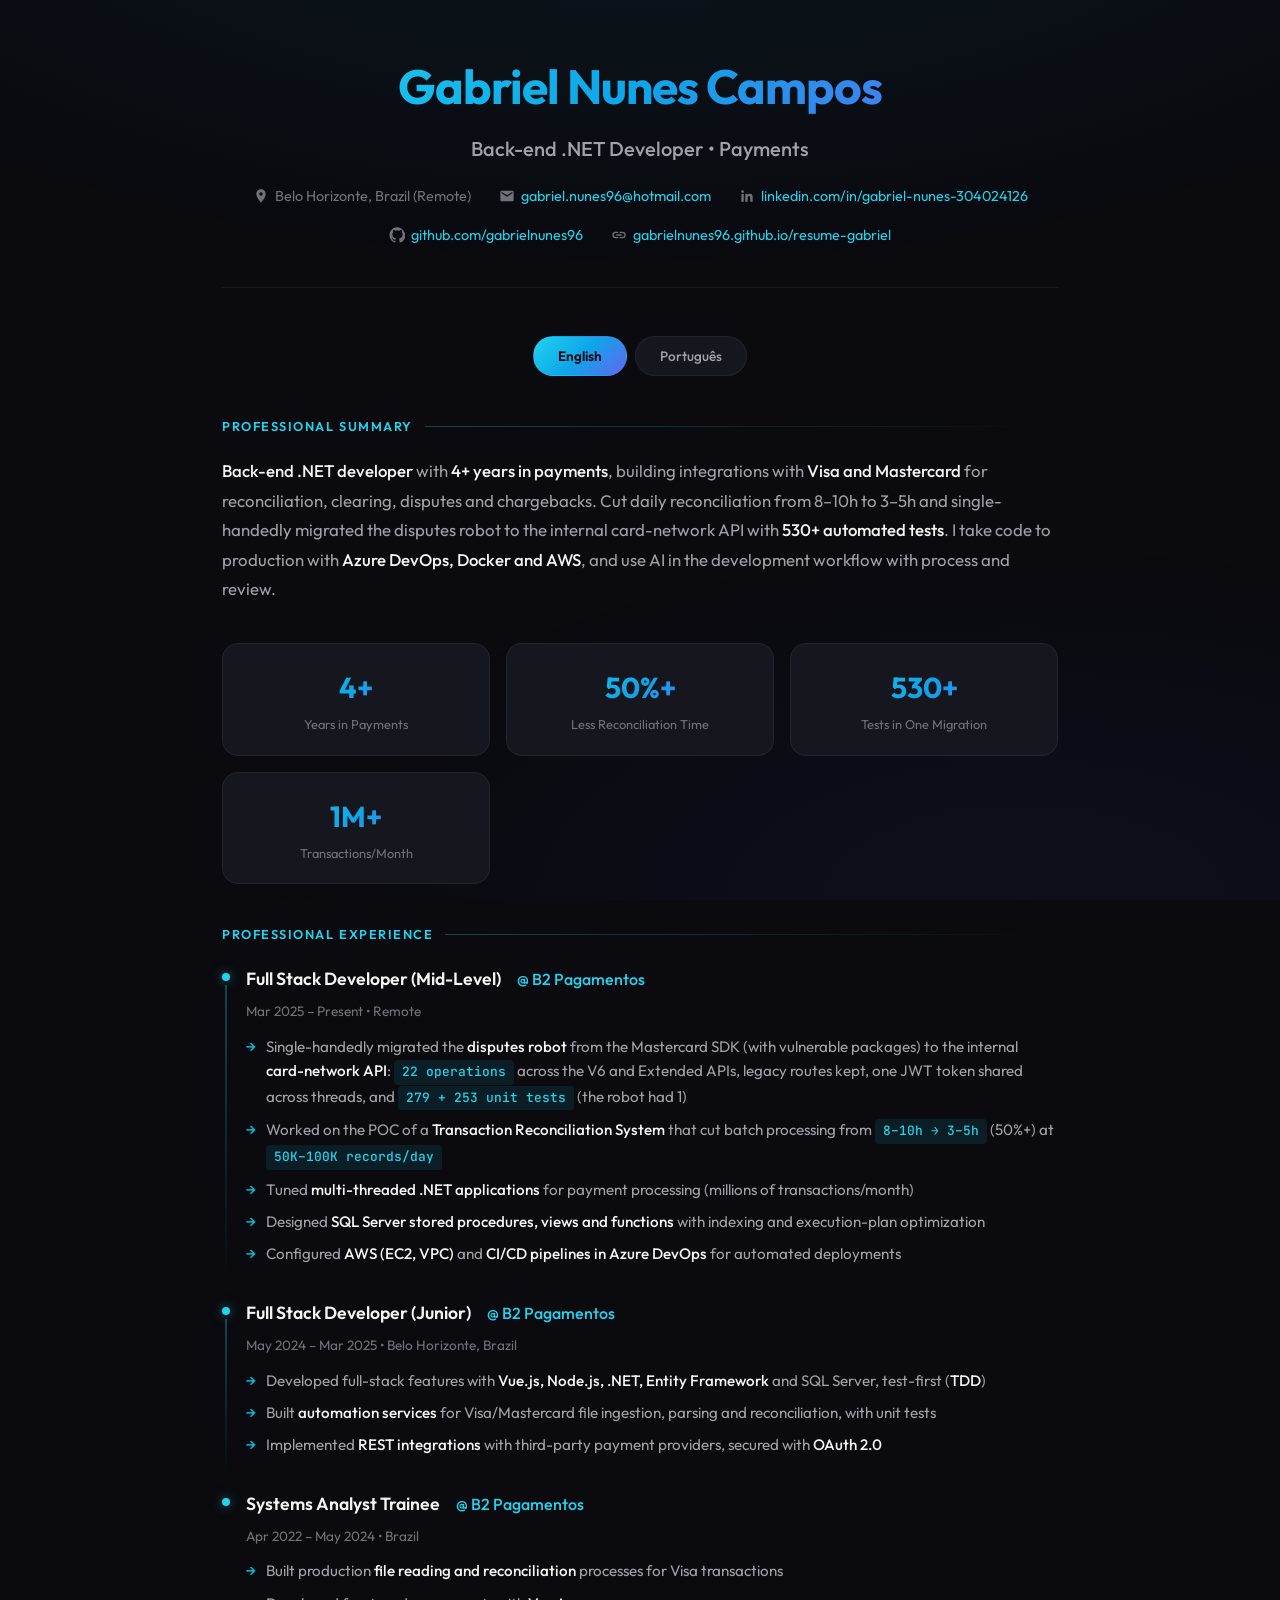
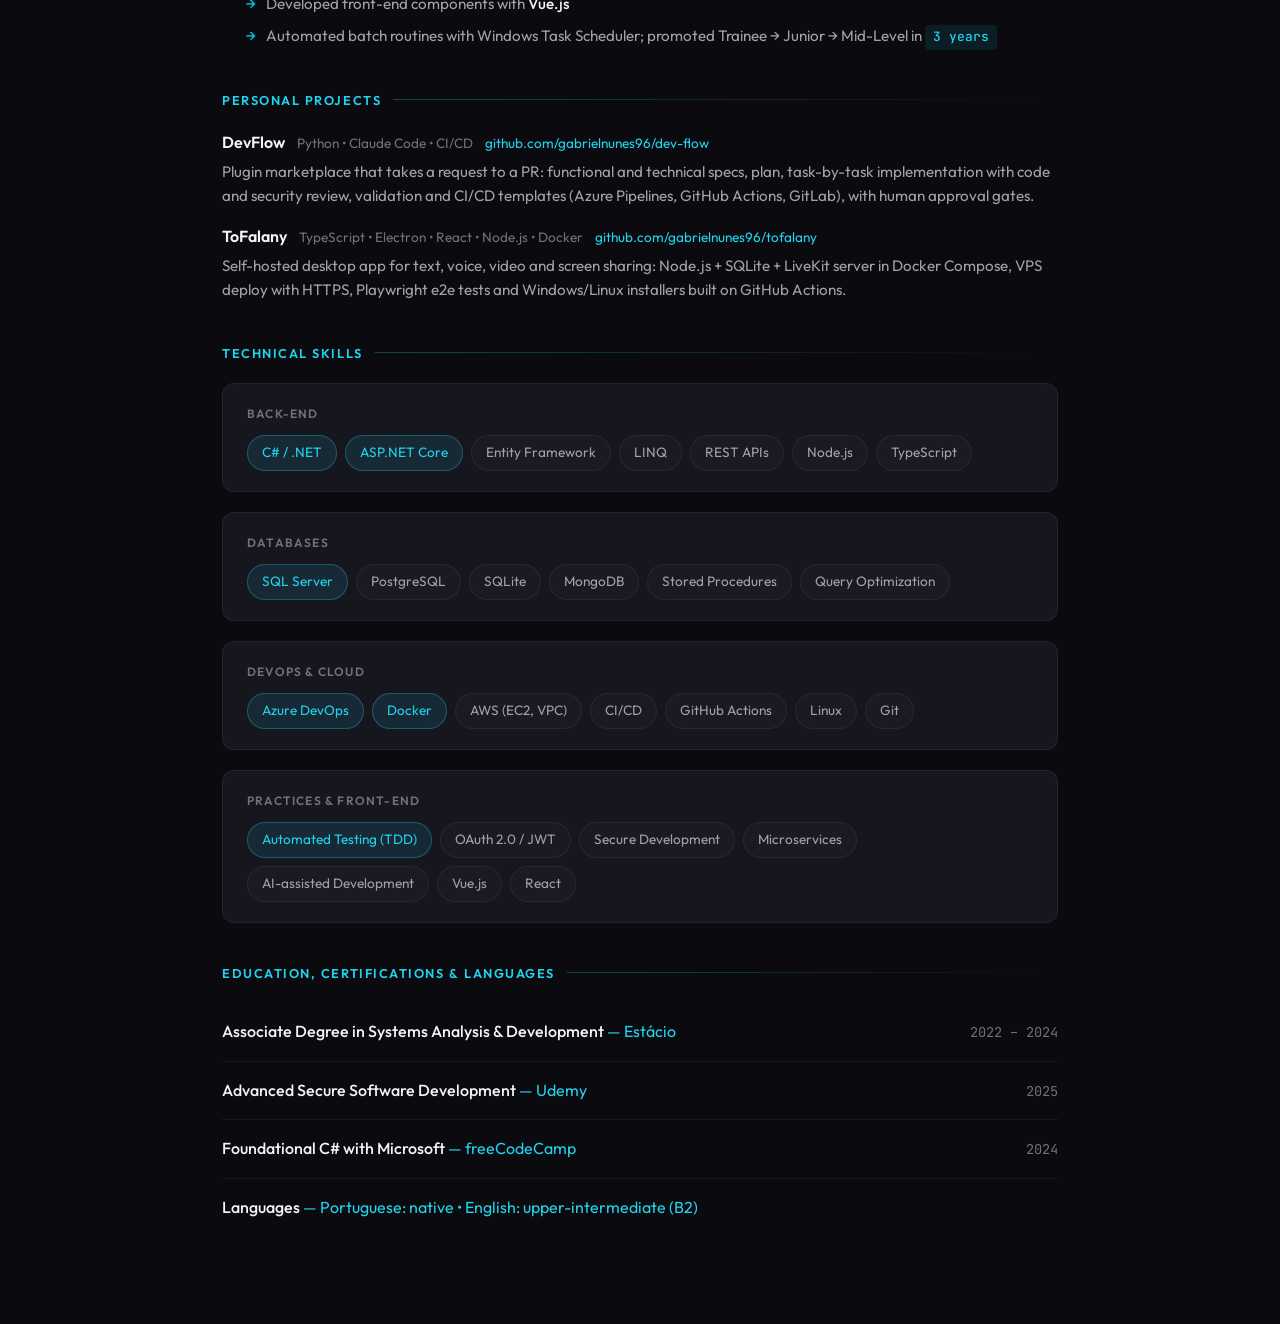
==== commit 6bc60d3a: "Currículo: POC de conciliação como participação, não liderança Co-Authored-By: Claude Opus 5.5 <nore" ====
--- a/resume/index.html
+++ b/resume/index.html
@@ -579,7 +579,7 @@
           <div class="job__meta">Mar 2025 – Present • Remote</div>
           <ul class="job__list">
             <li>Single-handedly migrated the <strong>disputes robot</strong> from the Mastercard SDK (with vulnerable packages) to the internal <strong>card-network API</strong>: <span class="metric">22 operations</span> across the V6 and Extended APIs, legacy routes kept, one JWT token shared across threads, and <span class="metric">279 + 253 unit tests</span> (the robot had 1)</li>
-            <li>Led the POC of a <strong>Transaction Reconciliation System</strong> that cut batch processing from <span class="metric">8–10h → 3–5h</span> (50%+) at <span class="metric">50K–100K records/day</span></li>
+            <li>Worked on the POC of a <strong>Transaction Reconciliation System</strong> that cut batch processing from <span class="metric">8–10h → 3–5h</span> (50%+) at <span class="metric">50K–100K records/day</span></li>
             <li>Tuned <strong>multi-threaded .NET applications</strong> for payment processing (millions of transactions/month)</li>
             <li>Designed <strong>SQL Server stored procedures, views and functions</strong> with indexing and execution-plan optimization</li>
             <li>Configured <strong>AWS (EC2, VPC)</strong> and <strong>CI/CD pipelines in Azure DevOps</strong> for automated deployments</li>
@@ -748,7 +748,7 @@
           <div class="job__meta">Mar 2025 – Atual • Remoto</div>
           <ul class="job__list">
             <li>Migrei sozinho o <strong>robô de disputas</strong> do SDK da Mastercard (com pacotes vulneráveis) para a <strong>API de bandeira</strong> interna: <span class="metric">22 operações</span> nas APIs V6 e Extended, rotas antigas mantidas, um token JWT compartilhado entre as threads e <span class="metric">279 + 253 testes unitários</span> (o robô tinha 1)</li>
-            <li>Liderei a POC do <strong>Sistema de Conciliação de Transações</strong>, que reduziu o processamento em lote de <span class="metric">8–10h → 3–5h</span> (50%+) com <span class="metric">50K–100K registros/dia</span></li>
+            <li>Atuei na POC do <strong>Sistema de Conciliação de Transações</strong>, que reduziu o processamento em lote de <span class="metric">8–10h → 3–5h</span> (50%+) com <span class="metric">50K–100K registros/dia</span></li>
             <li>Otimizei <strong>aplicações .NET multi-threaded</strong> de processamento de pagamentos (milhões de transações/mês)</li>
             <li>Projetei <strong>stored procedures, views e funções no SQL Server</strong> com indexação e otimização de planos de execução</li>
             <li>Configurei <strong>AWS (EC2, VPC)</strong> e <strong>pipelines de CI/CD no Azure DevOps</strong> para deploys automatizados</li>
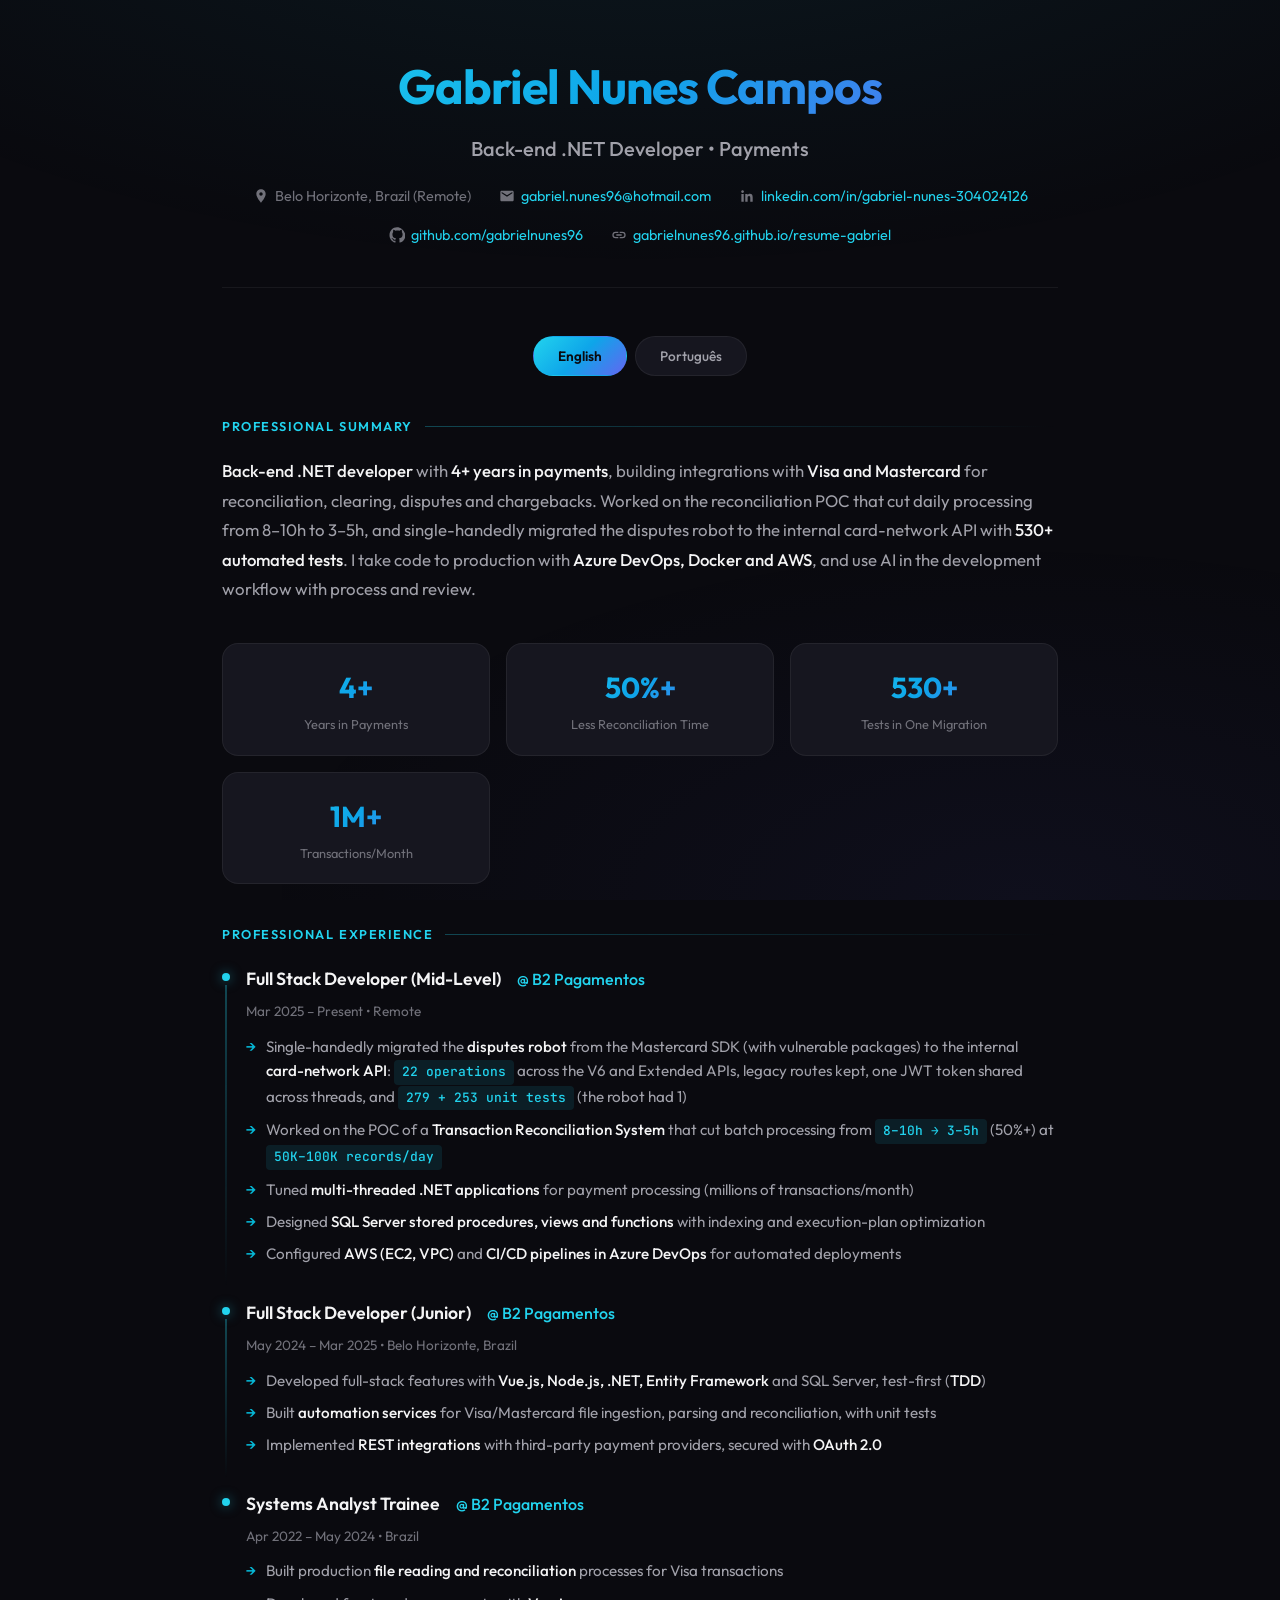
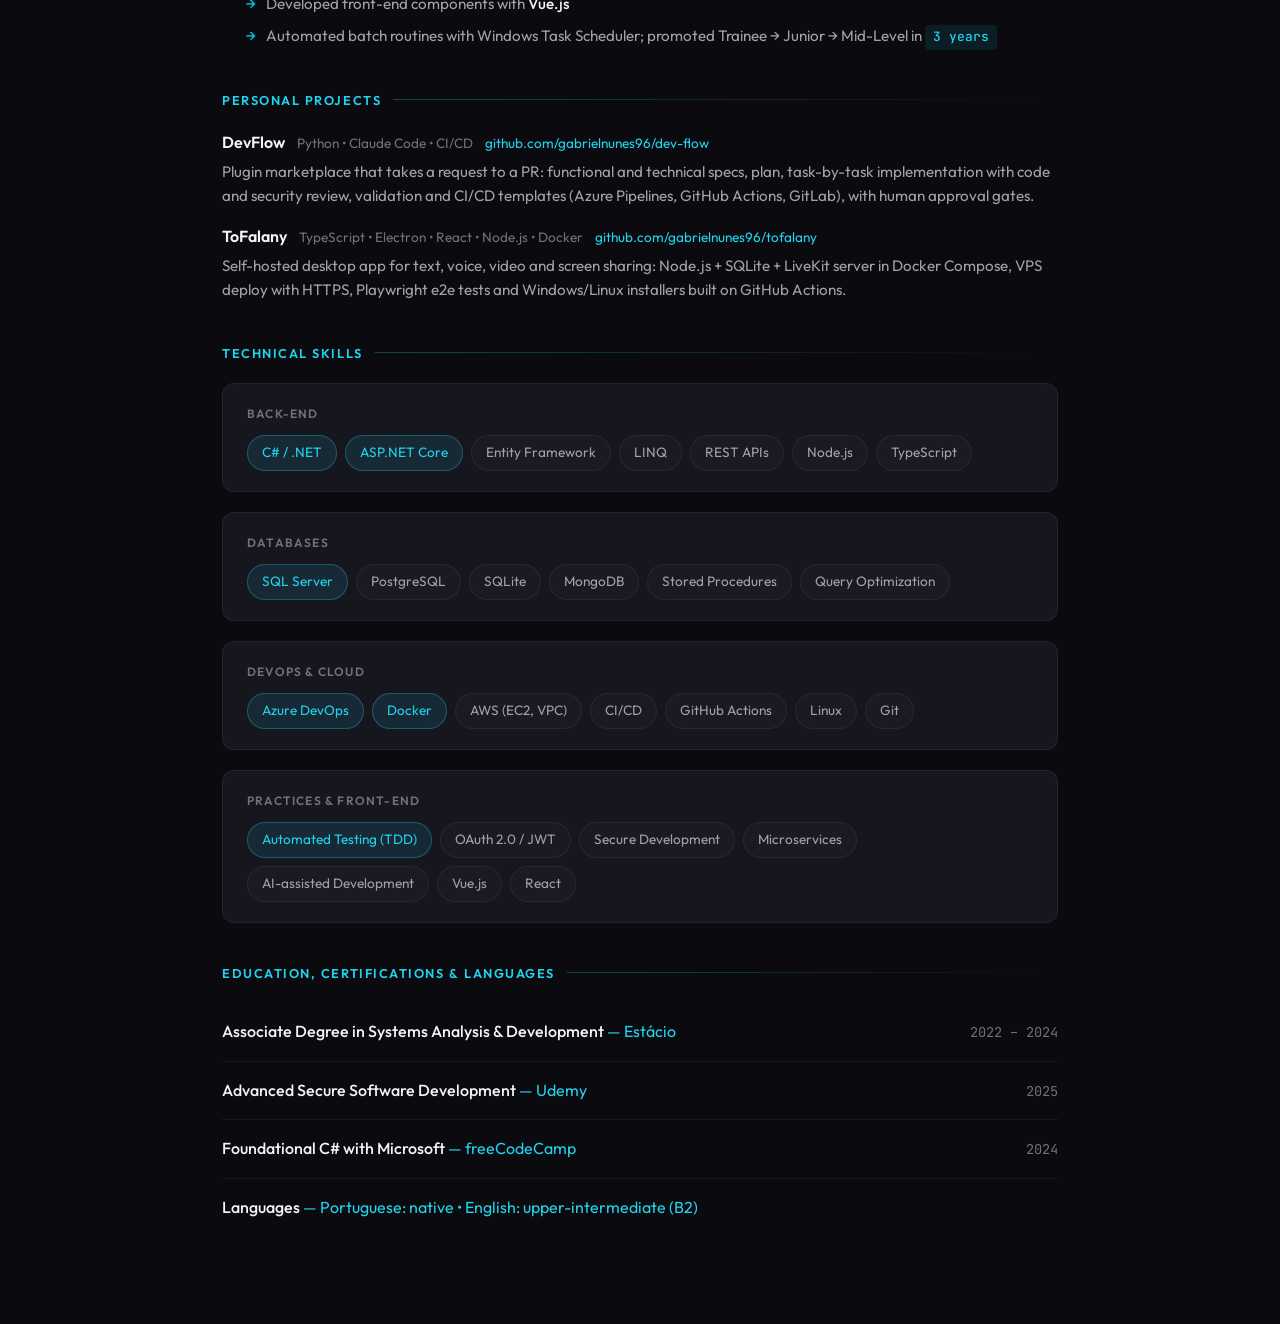
==== commit 7daeeca1: "Currículo: resumo cita a POC de conciliação como participação Co-Authored-By: Claude Opus 5.5 <norep" ====
--- a/resume/index.html
+++ b/resume/index.html
@@ -546,7 +546,7 @@
 
       <section>
         <h2 class="section-title">Professional Summary</h2>
-        <p class="summary"><strong>Back-end .NET developer</strong> with <strong>4+ years in payments</strong>, building integrations with <strong>Visa and Mastercard</strong> for reconciliation, clearing, disputes and chargebacks. Cut daily reconciliation from 8–10h to 3–5h and single-handedly migrated the disputes robot to the internal card-network API with <strong>530+ automated tests</strong>. I take code to production with <strong>Azure DevOps, Docker and AWS</strong>, and use AI in the development workflow with process and review.</p>
+        <p class="summary"><strong>Back-end .NET developer</strong> with <strong>4+ years in payments</strong>, building integrations with <strong>Visa and Mastercard</strong> for reconciliation, clearing, disputes and chargebacks. Worked on the reconciliation POC that cut daily processing from 8–10h to 3–5h, and single-handedly migrated the disputes robot to the internal card-network API with <strong>530+ automated tests</strong>. I take code to production with <strong>Azure DevOps, Docker and AWS</strong>, and use AI in the development workflow with process and review.</p>
       </section>
 
       <div class="highlights">
@@ -715,7 +715,7 @@
 
       <section>
         <h2 class="section-title">Resumo Profissional</h2>
-        <p class="summary"><strong>Desenvolvedor back-end .NET</strong> com <strong>4+ anos em meios de pagamento</strong>, construindo integrações com <strong>Visa e Mastercard</strong> para conciliação, clearing, disputas e chargeback. Reduzi a conciliação diária de 8–10h para 3–5h e migrei sozinho o robô de disputas para a API de bandeira interna, com <strong>530+ testes automatizados</strong>. Levo o código até a produção com <strong>Azure DevOps, Docker e AWS</strong>, e uso IA no fluxo de desenvolvimento com processo e revisão.</p>
+        <p class="summary"><strong>Desenvolvedor back-end .NET</strong> com <strong>4+ anos em meios de pagamento</strong>, construindo integrações com <strong>Visa e Mastercard</strong> para conciliação, clearing, disputas e chargeback. Atuei na POC de conciliação que reduziu o processamento diário de 8–10h para 3–5h e migrei sozinho o robô de disputas para a API de bandeira interna, com <strong>530+ testes automatizados</strong>. Levo o código até a produção com <strong>Azure DevOps, Docker e AWS</strong>, e uso IA no fluxo de desenvolvimento com processo e revisão.</p>
       </section>
 
       <div class="highlights">
